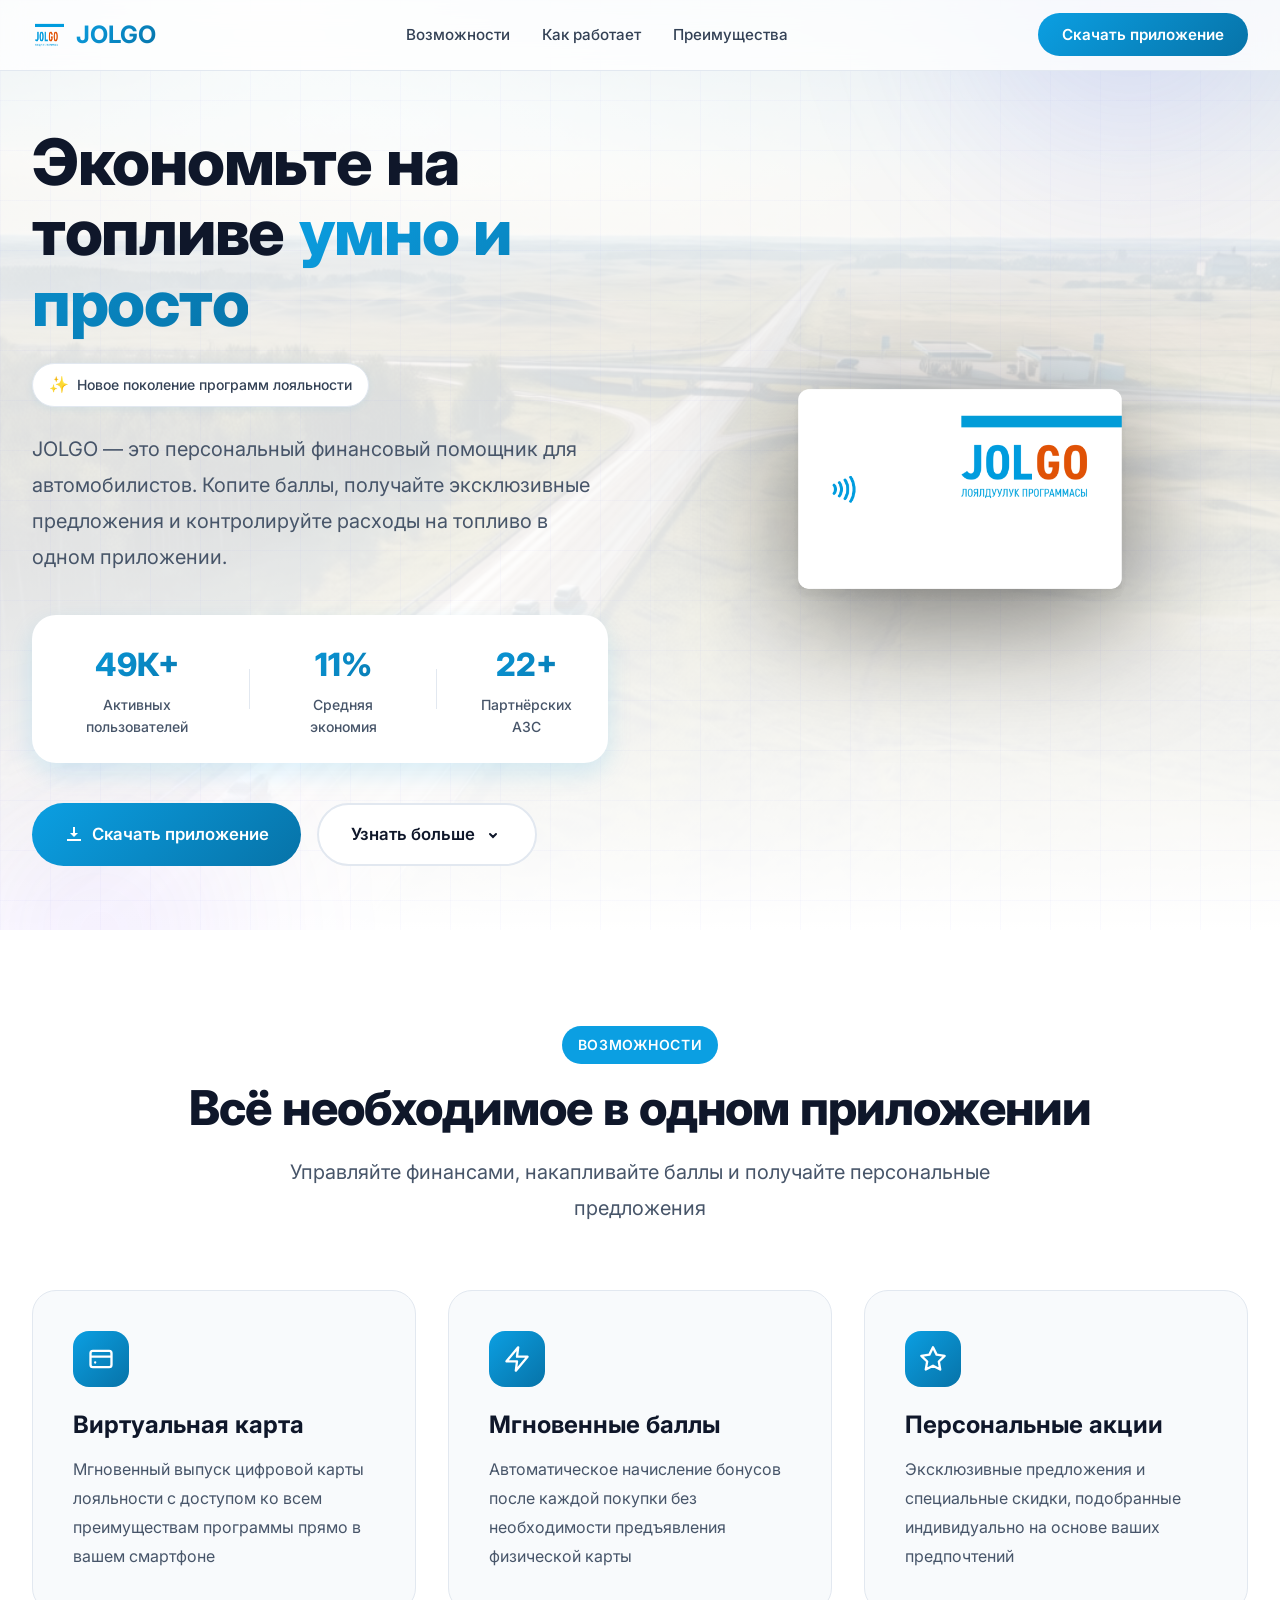
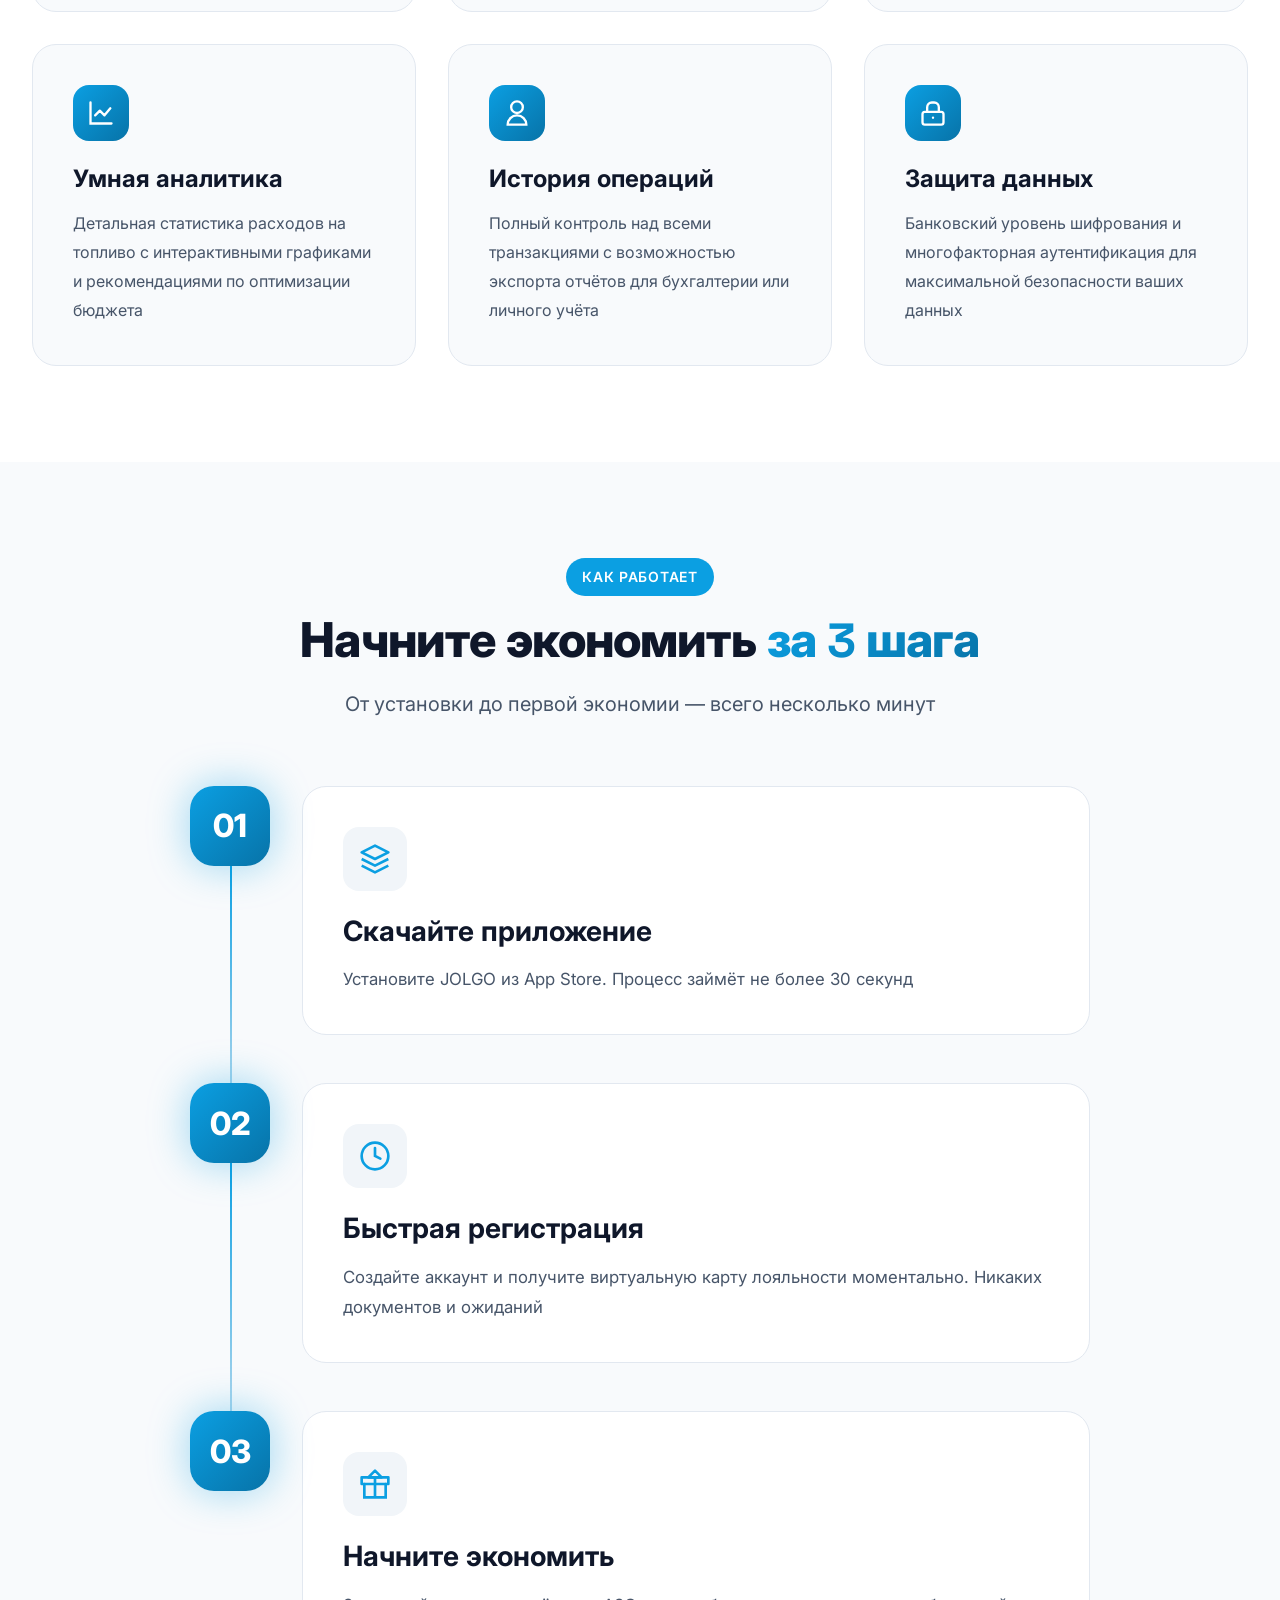
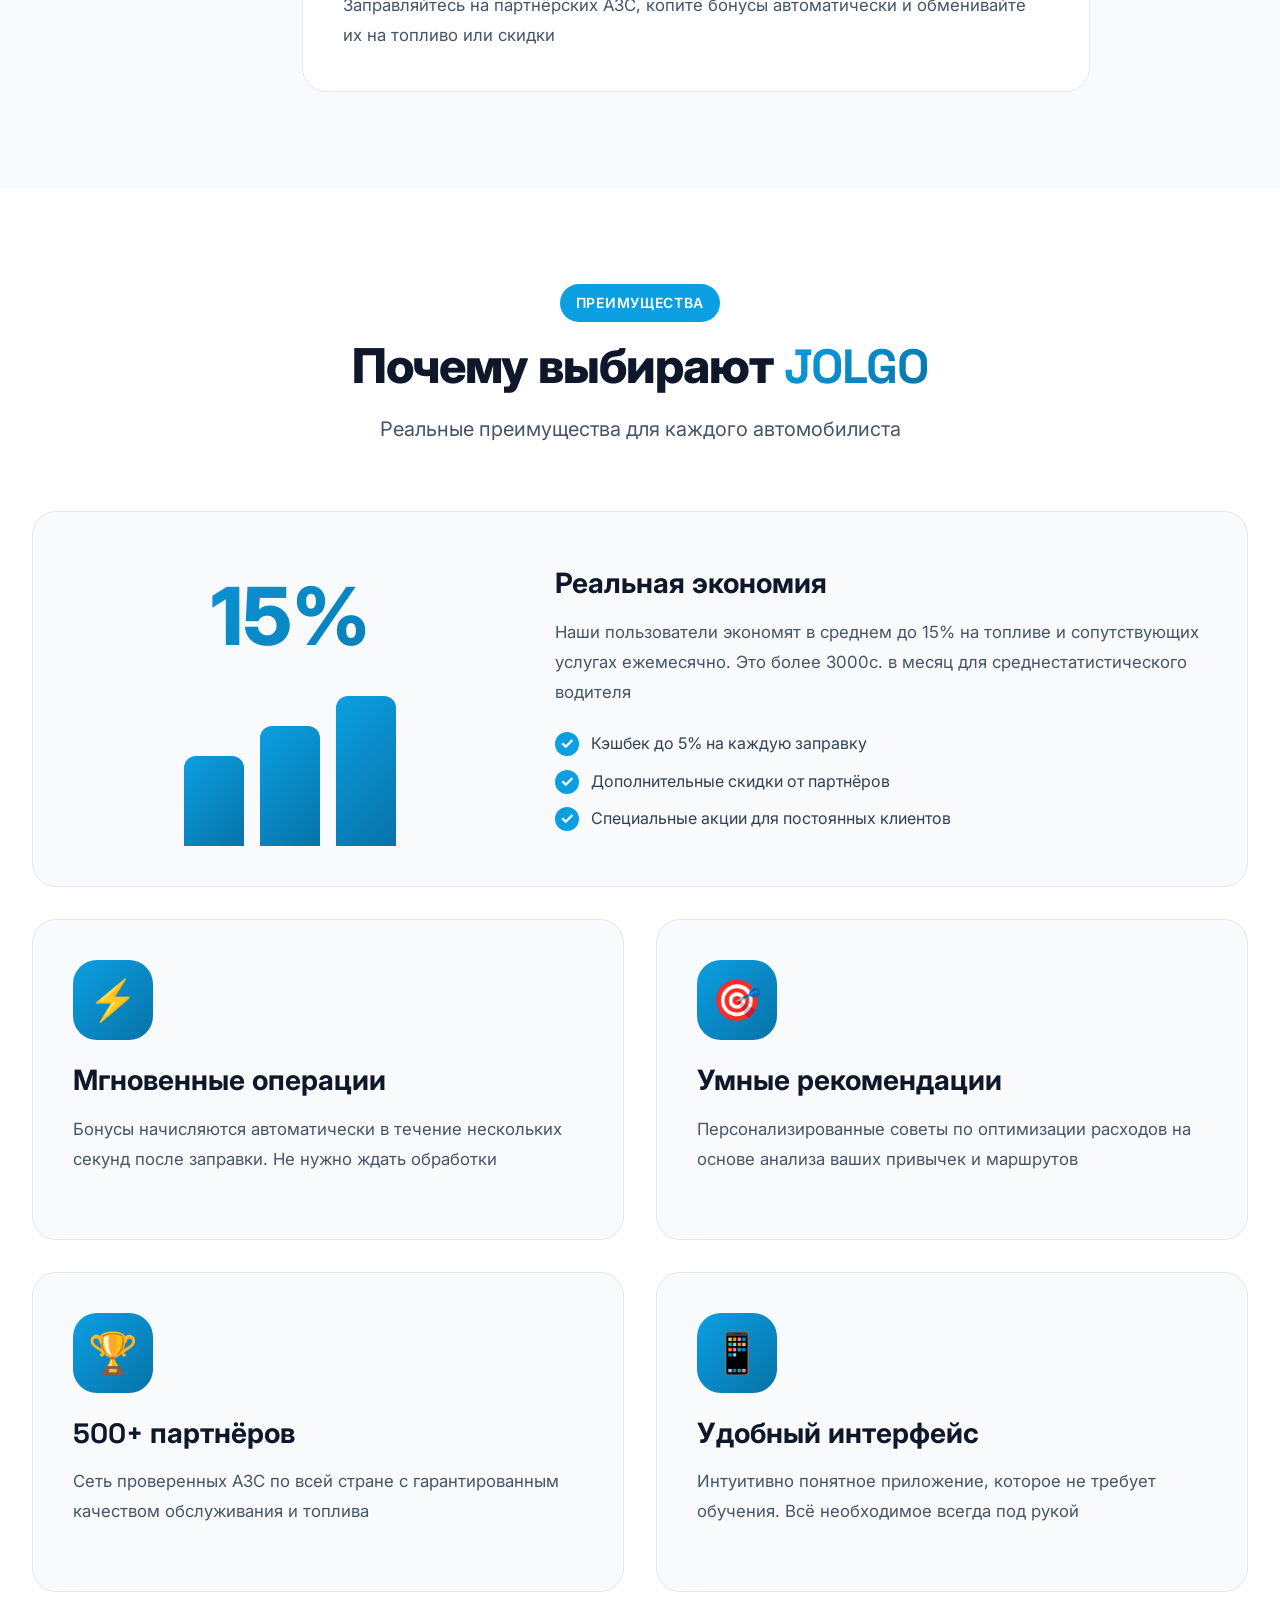
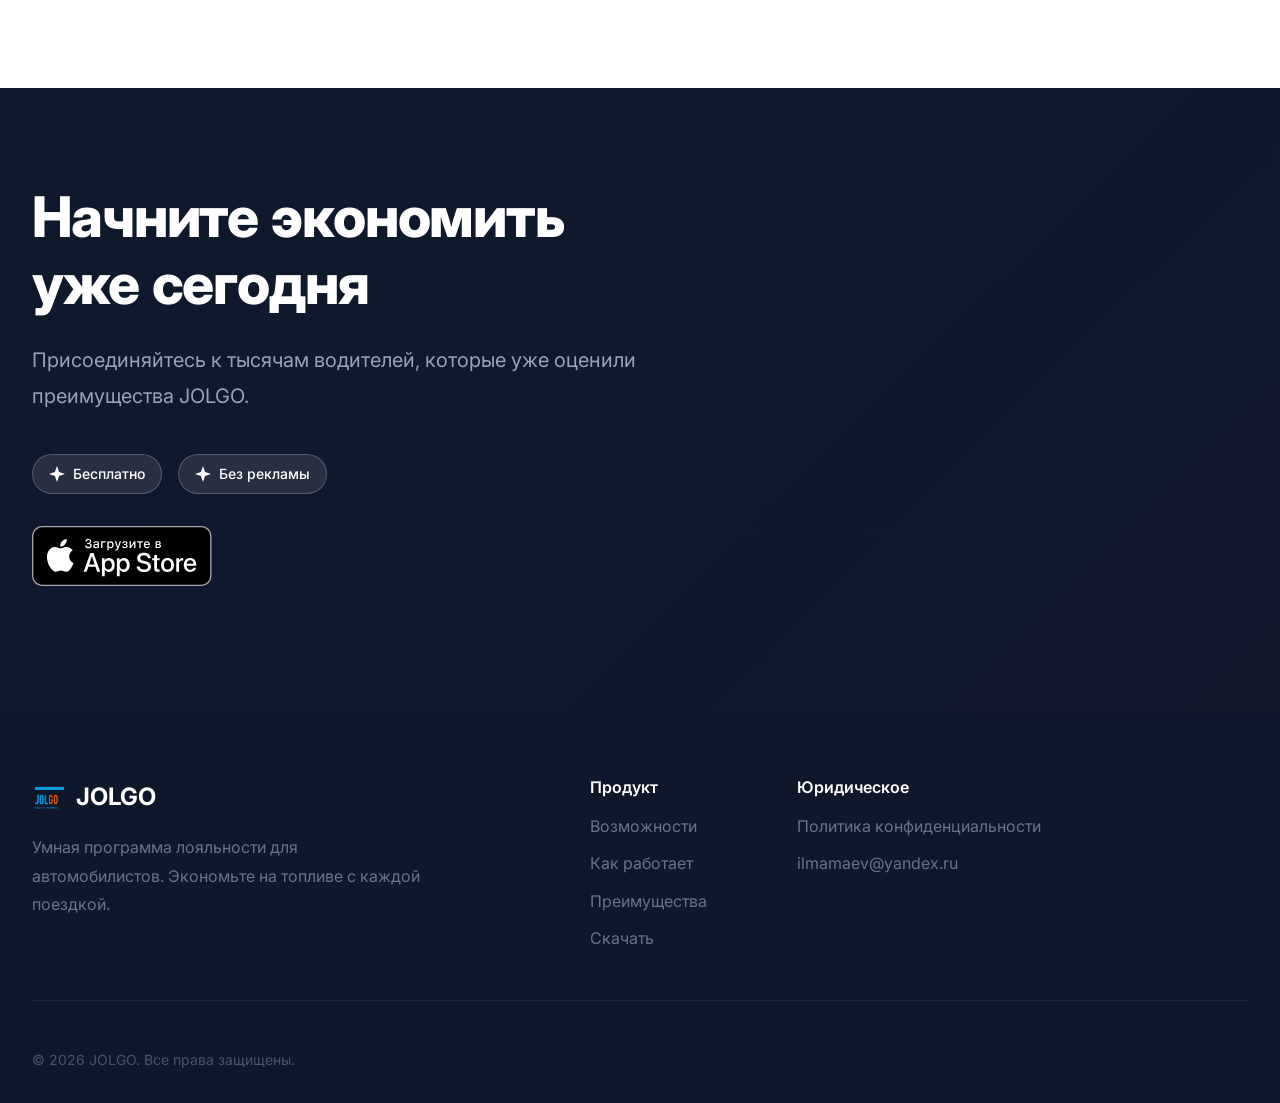
==== index.html @ 000291eb "Add files via upload" ====
<!DOCTYPE html>
<html lang="ru">
<head>
    <meta charset="UTF-8">
    <meta name="viewport" content="width=device-width, initial-scale=1.0">
    <meta name="description" content="JOLGO - умная программа лояльности для автомобилистов. Экономьте на топливе и получайте эксклюзивные баллы">
    <title>JOLGO - Умная экономия на каждой поездке</title>

    <!-- Google Fonts -->
    <link rel="preconnect" href="https://fonts.googleapis.com">
    <link rel="preconnect" href="https://fonts.gstatic.com" crossorigin>
    <link href="https://fonts.googleapis.com/css2?family=Inter:wght@400;500;600;700;800&family=Space+Grotesk:wght@600;700&display=swap" rel="stylesheet">

    <!-- Custom CSS -->
    <link rel="stylesheet" href="style.css">
</head>
<body>

<!-- Навигация -->
<nav id="navbar" class="navbar">
    <div class="nav-container">
        <div class="logo">
            <img src="./img/logo.png" alt="logo" />
            <span class="logo-text">JOLGO</span>
        </div>

        <ul class="nav-links">
            <li><a href="#features">Возможности</a></li>
            <li><a href="#how-it-works">Как работает</a></li>
            <li><a href="#benefits">Преимущества</a></li>
        </ul>

        <div class="nav-actions">
            <a href="#download" class="btn-download desktop">Скачать&nbsp;приложение</a>
            <a href="#download" class="btn-download phone">Скачать</a>
        </div>

        <!-- Mobile Menu Toggle -->
        <button class="mobile-menu-toggle" aria-label="Меню">
            <span></span>
            <span></span>
            <span></span>
        </button>
    </div>
</nav>

<!-- Hero Section -->
<section class="hero">
    <div class="hero-background">
        <div class="gradient-orb orb-1"></div>
        <div class="gradient-orb orb-2"></div>
        <div class="grid-pattern"></div>
    </div>

    <div class="hero-content">
        <div class="hero-text">
            <h1 class="hero-title">
                Экономьте на топливе
                <span class="gradient-text">умно и просто</span>
            </h1>

            <div class="badge">
                <span class="badge-icon">✨</span>
                Новое поколение программ лояльности
            </div>

            <p class="hero-description">
                JOLGO — это персональный финансовый помощник для автомобилистов.
                Копите баллы, получайте эксклюзивные предложения и контролируйте расходы
                на топливо в одном приложении.
            </p>

            <div class="hero-stats">
                <div class="stat-item">
                    <div class="stat-number">65К+</div>
                    <div class="stat-label">Активных пользователей</div>
                </div>
                <div class="stat-divider"></div>
                <div class="stat-item">
                    <div class="stat-number">15%</div>
                    <div class="stat-label">Средняя экономия</div>
                </div>
                <div class="stat-divider"></div>
                <div class="stat-item">
                    <div class="stat-number">30+</div>
                    <div class="stat-label">Партнёрских АЗС</div>
                </div>
            </div>

            <div class="hero-buttons">
                <a href="https://apps.apple.com/ru/app/id6758012434" class="btn-primary">
                    <svg width="20" height="20" viewBox="0 0 20 20" fill="none">
                        <path d="M10 13L6 9H9V3H11V9H14L10 13Z" fill="currentColor"/>
                        <path d="M3 15H17V17H3V15Z" fill="currentColor"/>
                    </svg>
                    Скачать приложение
                </a>
                <a href="#features" class="btn-secondary">
                    Узнать больше
                    <svg width="20" height="20" viewBox="0 0 20 20" fill="none">
                        <path d="M7 10L10 13L13 10" stroke="currentColor" stroke-width="2" stroke-linecap="round"/>
                    </svg>
                </a>
            </div>
        </div>

        <div class="hero-visual">
            <div class="card-mockup">
                <div class="card-frame">
                    <img src="./img/card.png" alt="jolgo app">
                    <div class="phone-notch"></div>
                </div>
            </div>
        </div>
    </div>
</section>

<!-- Features Section -->
<section id="features" class="features">
    <div class="section-container">
        <div class="section-header">
            <span class="section-badge">Возможности</span>
            <h2 class="section-title">Всё необходимое в одном приложении</h2>
            <p class="section-subtitle">
                Управляйте финансами, накапливайте баллы и получайте персональные предложения
            </p>
        </div>

        <div class="features-grid">
            <div class="feature-card">
                <div class="feature-icon-wrapper">
                    <div class="feature-icon">
                        <svg width="28" height="28" viewBox="0 0 24 24" fill="none">
                            <rect x="3" y="5" width="18" height="14" rx="2" stroke="currentColor" stroke-width="2"/>
                            <path d="M3 10H21" stroke="currentColor" stroke-width="2"/>
                            <circle cx="7" cy="15" r="1" fill="currentColor"/>
                        </svg>
                    </div>
                </div>
                <h3 class="feature-title">Виртуальная карта</h3>
                <p class="feature-description">
                    Мгновенный выпуск цифровой карты лояльности с доступом ко всем
                    преимуществам программы прямо в вашем смартфоне
                </p>
            </div>

            <div class="feature-card">
                <div class="feature-icon-wrapper">
                    <div class="feature-icon">
                        <svg width="28" height="28" viewBox="0 0 24 24" fill="none">
                            <path d="M13 2L3 14H12L11 22L21 10H12L13 2Z" stroke="currentColor" stroke-width="2" stroke-linejoin="round"/>
                        </svg>
                    </div>
                </div>
                <h3 class="feature-title">Мгновенные баллы</h3>
                <p class="feature-description">
                    Автоматическое начисление бонусов после каждой покупки без
                    необходимости предъявления физической карты
                </p>
            </div>

            <div class="feature-card">
                <div class="feature-icon-wrapper">
                    <div class="feature-icon">
                        <svg width="28" height="28" viewBox="0 0 24 24" fill="none">
                            <path d="M12 2L15.09 8.26L22 9.27L17 14.14L18.18 21.02L12 17.77L5.82 21.02L7 14.14L2 9.27L8.91 8.26L12 2Z" stroke="currentColor" stroke-width="2" stroke-linejoin="round"/>
                        </svg>
                    </div>
                </div>
                <h3 class="feature-title">Персональные акции</h3>
                <p class="feature-description">
                    Эксклюзивные предложения и специальные скидки, подобранные
                    индивидуально на основе ваших предпочтений
                </p>
            </div>

            <div class="feature-card">
                <div class="feature-icon-wrapper">
                    <div class="feature-icon">
                        <svg width="28" height="28" viewBox="0 0 24 24" fill="none">
                            <path d="M3 3V21H21" stroke="currentColor" stroke-width="2" stroke-linecap="round"/>
                            <path d="M7 14L11 10L15 14L20 8" stroke="currentColor" stroke-width="2" stroke-linecap="round" stroke-linejoin="round"/>
                        </svg>
                    </div>
                </div>
                <h3 class="feature-title">Умная аналитика</h3>
                <p class="feature-description">
                    Детальная статистика расходов на топливо с интерактивными
                    графиками и рекомендациями по оптимизации бюджета
                </p>
            </div>

            <div class="feature-card">
                <div class="feature-icon-wrapper">
                    <div class="feature-icon">
                        <svg width="28" height="28" viewBox="0 0 24 24" fill="none">
                            <path d="M12 2C9.243 2 7 4.243 7 7C7 9.757 9.243 12 12 12C14.757 12 17 9.757 17 7C17 4.243 14.757 2 12 2Z" stroke="currentColor" stroke-width="2"/>
                            <path d="M12 14C7.589 14 4 17.589 4 22H20C20 17.589 16.411 14 12 14Z" stroke="currentColor" stroke-width="2"/>
                        </svg>
                    </div>
                </div>
                <h3 class="feature-title">История операций</h3>
                <p class="feature-description">
                    Полный контроль над всеми транзакциями с возможностью экспорта
                    отчётов для бухгалтерии или личного учёта
                </p>
            </div>

            <div class="feature-card">
                <div class="feature-icon-wrapper">
                    <div class="feature-icon">
                        <svg width="28" height="28" viewBox="0 0 24 24" fill="none">
                            <rect x="3" y="11" width="18" height="11" rx="2" stroke="currentColor" stroke-width="2"/>
                            <path d="M7 11V7C7 4.791 8.791 3 11 3H13C15.209 3 17 4.791 17 7V11" stroke="currentColor" stroke-width="2"/>
                            <circle cx="12" cy="16" r="1" fill="currentColor"/>
                        </svg>
                    </div>
                </div>
                <h3 class="feature-title">Защита данных</h3>
                <p class="feature-description">
                    Банковский уровень шифрования и многофакторная аутентификация
                    для максимальной безопасности ваших данных
                </p>
            </div>
        </div>
    </div>
</section>

<!-- How It Works Section -->
<section id="how-it-works" class="how-it-works">
    <div class="section-container">
        <div class="section-header">
            <span class="section-badge">Как работает</span>
            <h2 class="section-title">Начните экономить <span class="gradient-text">за 3 шага</span></h2>
            <p class="section-subtitle">
                От установки до первой экономии — всего несколько минут
            </p>
        </div>

        <div class="steps-timeline">
            <div class="step-item">
                <div class="step-number">01</div>
                <div class="step-content">
                    <div class="step-icon-container">
                        <svg width="32" height="32" viewBox="0 0 24 24" fill="none">
                            <path d="M12 2L2 7L12 12L22 7L12 2Z" stroke="currentColor" stroke-width="2" stroke-linejoin="round"/>
                            <path d="M2 17L12 22L22 17" stroke="currentColor" stroke-width="2" stroke-linejoin="round"/>
                            <path d="M2 12L12 17L22 12" stroke="currentColor" stroke-width="2" stroke-linejoin="round"/>
                        </svg>
                    </div>
                    <h3 class="step-title">Скачайте приложение</h3>
                    <p class="step-description">
                        Установите JOLGO из App Store.
                        Процесс займёт не более 30 секунд
                    </p>
                </div>
                <div class="step-connector"></div>
            </div>

            <div class="step-item">
                <div class="step-number">02</div>
                <div class="step-content">
                    <div class="step-icon-container">
                        <svg width="32" height="32" viewBox="0 0 24 24" fill="none">
                            <circle cx="12" cy="12" r="10" stroke="currentColor" stroke-width="2"/>
                            <path d="M12 6V12L16 14" stroke="currentColor" stroke-width="2" stroke-linecap="round"/>
                        </svg>
                    </div>
                    <h3 class="step-title">Быстрая регистрация</h3>
                    <p class="step-description">
                        Создайте аккаунт и получите виртуальную карту лояльности
                        моментально. Никаких документов и ожиданий
                    </p>
                </div>
                <div class="step-connector"></div>
            </div>

            <div class="step-item">
                <div class="step-number">03</div>
                <div class="step-content">
                    <div class="step-icon-container">
                        <svg width="32" height="32" viewBox="0 0 24 24" fill="none">
                            <path d="M20 12V22H4V12" stroke="currentColor" stroke-width="2" stroke-linecap="round"/>
                            <path d="M22 7H2V12H22V7Z" stroke="currentColor" stroke-width="2" stroke-linejoin="round"/>
                            <path d="M12 22V7" stroke="currentColor" stroke-width="2"/>
                            <path d="M12 7H17L12 2L7 7H12Z" stroke="currentColor" stroke-width="2" stroke-linejoin="round"/>
                        </svg>
                    </div>
                    <h3 class="step-title">Начните экономить</h3>
                    <p class="step-description">
                        Заправляйтесь на партнёрских АЗС, копите бонусы автоматически
                        и обменивайте их на топливо или скидки
                    </p>
                </div>
            </div>
        </div>
    </div>
</section>

<!-- Benefits Section -->
<section id="benefits" class="benefits">
    <div class="section-container">
        <div class="section-header">
            <span class="section-badge">Преимущества</span>
            <h2 class="section-title">Почему выбирают <span class="gradient-text">JOLGO</span></h2>
            <p class="section-subtitle">
                Реальные преимущества для каждого автомобилиста
            </p>
        </div>

        <div class="benefits-grid">
            <div class="benefit-card benefit-large">
                <div class="benefit-visual">
                    <div class="benefit-number">15%</div>
                    <div class="benefit-chart">
                        <div class="chart-bar" style="height: 60%"></div>
                        <div class="chart-bar" style="height: 80%"></div>
                        <div class="chart-bar" style="height: 100%"></div>
                    </div>
                </div>
                <div class="benefit-content">
                    <h3 class="benefit-title">Реальная экономия</h3>
                    <p class="benefit-description">
                        Наши пользователи экономят в среднем до 15% на топливе и
                        сопутствующих услугах ежемесячно. Это более 3000с. в месяц
                        для среднестатистического водителя
                    </p>
                    <ul class="benefit-list">
                        <li>Кэшбек до 5% на каждую заправку</li>
                        <li>Дополнительные скидки от партнёров</li>
                        <li>Специальные акции для постоянных клиентов</li>
                    </ul>
                </div>
            </div>

            <div class="benefit-card">
                <div class="benefit-icon-lg">⚡</div>
                <h3 class="benefit-title">Мгновенные операции</h3>
                <p class="benefit-description">
                    Бонусы начисляются автоматически в течение нескольких секунд
                    после заправки. Не нужно ждать обработки
                </p>
            </div>

            <div class="benefit-card">
                <div class="benefit-icon-lg">🎯</div>
                <h3 class="benefit-title">Умные рекомендации</h3>
                <p class="benefit-description">
                    Персонализированные советы по оптимизации расходов на основе
                    анализа ваших привычек и маршрутов
                </p>
            </div>

            <div class="benefit-card">
                <div class="benefit-icon-lg">🏆</div>
                <h3 class="benefit-title">500+ партнёров</h3>
                <p class="benefit-description">
                    Сеть проверенных АЗС по всей стране с гарантированным качеством
                    обслуживания и топлива
                </p>
            </div>

            <div class="benefit-card">
                <div class="benefit-icon-lg">📱</div>
                <h3 class="benefit-title">Удобный интерфейс</h3>
                <p class="benefit-description">
                    Интуитивно понятное приложение, которое не требует обучения.
                    Всё необходимое всегда под рукой
                </p>
            </div>
        </div>
    </div>
</section>

<!-- Download CTA Section -->
<section id="download" class="download-cta">
    <div class="download-container">
        <div class="download-content">
            <h2 class="download-title">Начните экономить уже сегодня</h2>
            <p class="download-subtitle">
                Присоединяйтесь к тысячам водителей, которые уже оценили преимущества JOLGO.
            </p>

            <div class="download-features">
                <div class="feature-badge">
                    <svg width="16" height="16" viewBox="0 0 16 16" fill="currentColor">
                        <path d="M8 0L10.1 5.9L16 8L10.1 10.1L8 16L5.9 10.1L0 8L5.9 5.9L8 0Z"/>
                    </svg>
                    Бесплатно
                </div>
                <div class="feature-badge">
                    <svg width="16" height="16" viewBox="0 0 16 16" fill="currentColor">
                        <path d="M8 0L10.1 5.9L16 8L10.1 10.1L8 16L5.9 10.1L0 8L5.9 5.9L8 0Z"/>
                    </svg>
                    Без рекламы
                </div>
            </div>

            <div class="download-buttons">
                <a href="https://apps.apple.com/ru/app/id6758012434" class="store-button">
                    <img src="./img/store.svg" alt="" class="scale">
                </a>
            </div>
        </div>
    </div>
</section>

<!-- Footer -->
<footer class="footer">
    <div class="footer-container">
        <div class="footer-main">
            <div class="footer-brand">
                <div class="footer-logo">
                    <img src="./img/logo.png" alt="logo" />
                    <span>JOLGO</span>
                </div>
                <p class="footer-tagline">
                    Умная программа лояльности для автомобилистов.
                    Экономьте на топливе с каждой поездкой.
                </p>
            </div>

            <div class="footer-links-group">
                <div class="footer-column">
                    <h4 class="footer-heading">Продукт</h4>
                    <ul class="footer-links">
                        <li><a href="#features">Возможности</a></li>
                        <li><a href="#how-it-works">Как работает</a></li>
                        <li><a href="#benefits">Преимущества</a></li>
                        <li><a href="#download">Скачать</a></li>
                    </ul>
                </div>

                <div class="footer-column">
                    <h4 class="footer-heading">Юридическое</h4>
                    <ul class="footer-links">
                        <li><a href="./privacy.html">Политика&nbsp;конфиденциальности</a></li>
                        <li><a href="mailto:ilmamaev@yandex.ru" title="Связаться с нами">ilmamaev@yandex.ru</a></li>
                    </ul>
                </div>
            </div>
        </div>

        <div class="footer-bottom">
            <p class="footer-copyright">
                © 2026 JOLGO. Все права защищены.
            </p>
        </div>
    </div>
</footer>

<!-- Custom JS -->
<script src="script.js"></script>
</body>
</html>
---- style.css ----
/* ============================================
   CSS Variables & Reset
   ============================================ */
:root {
    /* Цвета */
    --color-primary: #0B9FE2;
    --color-secondary: #0773A8;
    --color-accent: #FF8C42;
    --color-dark: #0F172A;
    --color-gray-900: #0F172A;
    --color-gray-800: #1E293B;
    --color-gray-700: #334155;
    --color-gray-600: #475569;
    --color-gray-500: #64748B;
    --color-gray-400: #94A3B8;
    --color-gray-300: #CBD5E1;
    --color-gray-200: #E2E8F0;
    --color-gray-100: #F1F5F9;
    --color-gray-50: #F8FAFC;
    --color-white: #FFFFFF;

    /* Градиенты */
    --gradient-primary: linear-gradient(135deg, #0B9FE2 0%, #0773A8 100%);
    --gradient-accent: linear-gradient(135deg, #FF8C42 0%, #FFA560 100%);
    --gradient-mesh: linear-gradient(135deg,
    rgba(11, 159, 226, 0.1) 0%,
    rgba(31, 181, 245, 0.1) 50%,
    rgba(255, 140, 66, 0.05) 100%);

    /* Тени */
    --shadow-sm: 0 2px 8px rgba(11, 159, 226, 0.08);
    --shadow-md: 0 4px 12px rgba(11, 159, 226, 0.12);
    --shadow-lg: 0 10px 25px rgba(11, 159, 226, 0.15);
    --shadow-xl: 0 20px 40px rgba(11, 159, 226, 0.20);
    --shadow-2xl: 0 25px 60px rgba(7, 115, 168, 0.30);
    --shadow-glow: 0 0 40px rgba(11, 159, 226, 0.4);

    /* Размеры */
    --container-max: 1280px;
    --spacing-xs: 0.5rem;
    --spacing-sm: 1rem;
    --spacing-md: 1.5rem;
    --spacing-lg: 2rem;
    --spacing-xl: 3rem;
    --spacing-2xl: 4rem;
    --spacing-3xl: 6rem;

    /* Анимации */
    --transition-fast: 150ms cubic-bezier(0.4, 0, 0.2, 1);
    --transition-base: 250ms cubic-bezier(0.4, 0, 0.2, 1);
    --transition-slow: 350ms cubic-bezier(0.4, 0, 0.2, 1);

    /* Радиусы */
    --radius-sm: 0.5rem;
    --radius-md: 0.75rem;
    --radius-lg: 1rem;
    --radius-xl: 1.5rem;
    --radius-2xl: 2rem;
    --radius-full: 9999px;
}

* {
    margin: 0;
    padding: 0;
    box-sizing: border-box;
}

html {
    scroll-behavior: smooth;
    font-size: 16px;
}

body {
    font-family: 'Inter', -apple-system, BlinkMacSystemFont, 'Segoe UI', sans-serif;
    line-height: 1.6;
    color: var(--color-gray-900);
    background: var(--color-gray-50);
    overflow-x: hidden;
    -webkit-font-smoothing: antialiased;
    -moz-osx-font-smoothing: grayscale;
}

h1, h2, h3, h4, h5, h6 {
    font-family: 'Space Grotesk', 'Inter', sans-serif;
    font-weight: 700;
    line-height: 1.2;
    color: var(--color-gray-900);
}

a {
    text-decoration: none;
    color: inherit;
    transition: var(--transition-base);
}

img {
    max-width: 100%;
    height: auto;
    display: block;
}

/* ============================================
   Навигация
   ============================================ */
.navbar {
    position: fixed;
    top: 0;
    left: 0;
    right: 0;
    z-index: 1000;
    background: rgba(255, 255, 255, 0.8);
    backdrop-filter: blur(12px);
    -webkit-backdrop-filter: blur(12px);
    border-bottom: 1px solid var(--color-gray-200);
    transition: var(--transition-base);
}

.navbar.scrolled {
    background: rgba(255, 255, 255, 0.95);
    box-shadow: var(--shadow-md);
}

.nav-container {
    max-width: var(--container-max);
    margin: 0 auto;
    padding: 1rem 2rem;
    display: flex;
    align-items: center;
    justify-content: space-between;
}

.logo {
    display: flex;
    align-items: center;
    gap: 0.75rem;
    font-size: 1.5rem;
    font-weight: 700;
}

.logo img {
    width: 32px;
    height: 32px;
}

.logo-text {
    background: var(--gradient-primary);
    -webkit-background-clip: text;
    -webkit-text-fill-color: transparent;
    background-clip: text;
}

.nav-links {
    display: flex;
    gap: 2rem;
    list-style: none;
}

.nav-links a {
    color: var(--color-gray-700);
    font-weight: 500;
    font-size: 0.95rem;
    position: relative;
    padding: 0.5rem 0;
}

.nav-links a::after {
    content: '';
    position: absolute;
    bottom: 0;
    left: 0;
    width: 0;
    height: 2px;
    background: var(--gradient-primary);
    transition: width var(--transition-base);
}

.nav-links a:hover {
    color: var(--color-primary);
}

.nav-links a:hover::after {
    width: 100%;
}

.btn-download {
    padding: 0.75rem 1.5rem;
    background: var(--gradient-primary);
    color: var(--color-white);
    border-radius: var(--radius-full);
    font-weight: 600;
    font-size: 0.95rem;
    transition: var(--transition-base);
}

.btn-download.phone {
    display: none;
}
.btn-download.desktop {
    display: inline;
}

.btn-download:hover {
    transform: translateY(-2px);
    box-shadow: var(--shadow-glow);
}

.mobile-menu-toggle {
    display: none;
    flex-direction: column;
    gap: 0.375rem;
    background: none;
    border: none;
    cursor: pointer;
    padding: 0.5rem;
}

.mobile-menu-toggle span {
    width: 24px;
    height: 2px;
    background: var(--color-gray-900);
    border-radius: 2px;
    transition: var(--transition-base);
}

/* ============================================
   Hero Section
   ============================================ */
.hero {
    min-height: 100vh;
    display: flex;
    align-items: center;
    position: relative;
    padding: 8rem 2rem 4rem;
    overflow: hidden;
    background: linear-gradient(
            to bottom,
            rgba(255, 255, 255, 0.7) 0%,
            rgba(255, 255, 255, 1) 100%
    ), url('./img/background.png') center/cover;
}

.hero-background {
    position: absolute;
    inset: 0;
    z-index: 0;
    overflow: hidden;
}

.gradient-orb {
    position: absolute;
    border-radius: 50%;
    filter: blur(80px);
    opacity: 0.5;
    animation: float 8s ease-in-out infinite;
}

.orb-1 {
    width: 500px;
    height: 500px;
    background: radial-gradient(circle, rgba(99, 102, 241, 0.4) 0%, transparent 70%);
    top: -250px;
    right: -100px;
}

.orb-2 {
    width: 400px;
    height: 400px;
    background: radial-gradient(circle, rgba(139, 92, 246, 0.3) 0%, transparent 70%);
    bottom: -200px;
    left: -100px;
    animation-delay: -4s;
}

.grid-pattern {
    position: absolute;
    inset: 0;
    background-image:
            linear-gradient(rgba(99, 102, 241, 0.03) 1px, transparent 1px),
            linear-gradient(90deg, rgba(99, 102, 241, 0.03) 1px, transparent 1px);
    background-size: 50px 50px;
}

@keyframes float {
    0%, 100% { transform: translate(0, 0); }
    50% { transform: translate(30px, -30px); }
}

.hero-content {
    max-width: var(--container-max);
    margin: 0 auto;
    display: grid;
    grid-template-columns: 1fr 1fr;
    gap: 4rem;
    align-items: center;
    position: relative;
    z-index: 1;
}

.hero-text {
    animation: fadeInUp 0.8s ease-out;
}

@keyframes fadeInUp {
    from {
        opacity: 0;
        transform: translateY(30px);
    }
    to {
        opacity: 1;
        transform: translateY(0);
    }
}

.badge {
    display: inline-flex;
    align-items: center;
    gap: 0.5rem;
    padding: 0.5rem 1rem;
    background: var(--color-white);
    border: 1px solid var(--color-gray-200);
    border-radius: var(--radius-full);
    font-size: 0.875rem;
    font-weight: 500;
    color: var(--color-gray-700);
    margin-bottom: 1.5rem;
    box-shadow: var(--shadow-sm);
}

.badge-icon {
    font-size: 1rem;
}

.hero-title {
    font-size: 4rem;
    font-weight: 800;
    line-height: 1.1;
    margin-bottom: 1.5rem;
    letter-spacing: -0.02em;
}

.gradient-text {
    background: var(--gradient-primary);
    -webkit-background-clip: text;
    -webkit-text-fill-color: transparent;
    background-clip: text;
}

.hero-description {
    font-size: 1.25rem;
    line-height: 1.8;
    color: var(--color-gray-600);
    margin-bottom: 2.5rem;
    max-width: 560px;
}

.hero-stats {
    display: flex;
    align-items: center;
    gap: 2rem;
    margin-bottom: 2.5rem;
    padding: 1.5rem;
    background: var(--color-white);
    border-radius: var(--radius-xl);
    box-shadow: var(--shadow-lg);
}

.stat-item {
    text-align: center;
}

.stat-number {
    font-size: 2rem;
    font-weight: 800;
    background: var(--gradient-primary);
    -webkit-background-clip: text;
    -webkit-text-fill-color: transparent;
    background-clip: text;
    margin-bottom: 0.25rem;
}

.stat-label {
    font-size: 0.875rem;
    color: var(--color-gray-600);
    font-weight: 500;
}

.stat-divider {
    width: 1px;
    height: 40px;
    background: var(--color-gray-200);
}

.hero-buttons {
    display: flex;
    gap: 1rem;
    flex-wrap: wrap;
}

.btn-primary {
    display: inline-flex;
    align-items: center;
    gap: 0.5rem;
    padding: 1rem 2rem;
    background: var(--gradient-primary);
    color: var(--color-white);
    border-radius: var(--radius-full);
    font-weight: 600;
    font-size: 1.05rem;
    transition: var(--transition-base);
    border: none;
    cursor: pointer;
}

.btn-primary:hover {
    transform: translateY(-3px);
    box-shadow: var(--shadow-glow);
}

.btn-secondary {
    display: inline-flex;
    align-items: center;
    gap: 0.5rem;
    padding: 1rem 2rem;
    background: var(--color-white);
    color: var(--color-gray-900);
    border: 2px solid var(--color-gray-200);
    border-radius: var(--radius-full);
    font-weight: 600;
    font-size: 1.05rem;
    transition: var(--transition-base);
}

.btn-secondary:hover {
    border-color: var(--color-primary);
    color: var(--color-primary);
    transform: translateY(-3px);
    box-shadow: var(--shadow-lg);
}

/* Hero Visual */
.hero-visual {
    position: relative;
    animation: fadeInUp 0.8s ease-out 0.2s backwards;
}

.card-mockup {
    position: relative;
    display: flex;
    justify-content: center;
}

.card-frame {
    position: relative;
    /*width: 300px;*/
    /*background: var(--color-gray-900);*/
    border-radius: 2.5rem;
    /*padding: 1rem;*/
    /*box-shadow: var(--shadow-2xl);*/
    animation: cardFloat 6s ease-in-out infinite;
}

.card-frame img {
    max-width: 350px;
    filter: drop-shadow(0 30px 60px rgba(0, 0, 0, 0.5));
}

@keyframes cardFloat {
    0%, 100% { transform: translateY(0); }
    50% { transform: translateY(-20px); }
}

.floating-card {
    position: absolute;
    display: flex;
    align-items: center;
    gap: 0.75rem;
    padding: 1rem 1.5rem;
    background: var(--color-white);
    border-radius: var(--radius-xl);
    box-shadow: var(--shadow-xl);
    animation: cardFloat 4s ease-in-out infinite;
}

.card-1 {
    top: 20%;
    left: -80px;
}

.card-2 {
    bottom: 20%;
    right: -80px;
    animation-delay: -2s;
}

@keyframes cardFloat {
    0%, 100% { transform: translateY(0); }
    50% { transform: translateY(-15px); }
}

.card-icon {
    font-size: 1.5rem;
}

.card-title {
    font-size: 0.875rem;
    font-weight: 600;
    color: var(--color-gray-900);
}

.card-subtitle {
    font-size: 0.75rem;
    color: var(--color-gray-500);
}

/* ============================================
   Sections Common Styles
   ============================================ */
.section-container {
    max-width: var(--container-max);
    margin: 0 auto;
    padding: 6rem 2rem;
}

.section-header {
    text-align: center;
    margin-bottom: 4rem;
}

.section-badge {
    display: inline-block;
    padding: 0.5rem 1rem;
    background: var(--color-primary);
    color: var(--color-white);
    border-radius: var(--radius-full);
    font-size: 0.875rem;
    font-weight: 600;
    margin-bottom: 1rem;
    text-transform: uppercase;
    letter-spacing: 0.05em;
}

.section-title {
    font-size: 3rem;
    font-weight: 800;
    margin-bottom: 1rem;
    letter-spacing: -0.02em;
}

.section-subtitle {
    font-size: 1.25rem;
    color: var(--color-gray-600);
    max-width: 700px;
    margin: 0 auto;
    line-height: 1.8;
}

/* ============================================
   Features Section
   ============================================ */
.features {
    background: var(--color-white);
}

.features-grid {
    display: grid;
    grid-template-columns: repeat(auto-fit, minmax(350px, 1fr));
    gap: 2rem;
}

.feature-card {
    padding: 2.5rem;
    background: var(--color-gray-50);
    border: 1px solid var(--color-gray-200);
    border-radius: var(--radius-xl);
    transition: var(--transition-base);
    position: relative;
    overflow: hidden;
}

.feature-card::before {
    content: '';
    position: absolute;
    top: 0;
    left: 0;
    right: 0;
    height: 4px;
    background: var(--gradient-primary);
    transform: scaleX(0);
    transform-origin: left;
    transition: transform var(--transition-base);
}

.feature-card:hover {
    transform: translateY(-8px);
    box-shadow: var(--shadow-xl);
    border-color: var(--color-primary);
}

.feature-card:hover::before {
    transform: scaleX(1);
}

.feature-icon-wrapper {
    margin-bottom: 1.5rem;
}

.feature-icon {
    width: 56px;
    height: 56px;
    display: flex;
    align-items: center;
    justify-content: center;
    background: var(--gradient-primary);
    color: var(--color-white);
    border-radius: var(--radius-lg);
}

.feature-title {
    font-size: 1.5rem;
    font-weight: 700;
    margin-bottom: 1rem;
}

.feature-description {
    color: var(--color-gray-600);
    line-height: 1.8;
}

/* ============================================
   How It Works Section
   ============================================ */
.how-it-works {
    background: var(--color-gray-50);
    position: relative;
    overflow: hidden;
}

.steps-timeline {
    display: flex;
    flex-direction: column;
    gap: 3rem;
    max-width: 900px;
    margin: 0 auto;
}

.step-item {
    display: grid;
    grid-template-columns: auto 1fr;
    gap: 2rem;
    align-items: start;
    position: relative;
}

.step-number {
    width: 80px;
    height: 80px;
    display: flex;
    align-items: center;
    justify-content: center;
    background: var(--gradient-primary);
    color: var(--color-white);
    font-size: 2rem;
    font-weight: 800;
    border-radius: var(--radius-xl);
    box-shadow: var(--shadow-glow);
    position: relative;
    z-index: 2;
}

.step-connector {
    position: absolute;
    left: 40px;
    top: 80px;
    width: 2px;
    height: calc(100% + 3rem);
    background: linear-gradient(to bottom, var(--color-primary) 0%, var(--color-gray-200) 100%);
}

.step-item:last-child .step-connector {
    display: none;
}

.step-content {
    background: var(--color-white);
    padding: 2.5rem;
    border-radius: var(--radius-xl);
    border: 1px solid var(--color-gray-200);
    transition: var(--transition-base);
}

.step-content:hover {
    transform: translateX(10px);
    box-shadow: var(--shadow-lg);
    border-color: var(--color-primary);
}

.step-icon-container {
    width: 64px;
    height: 64px;
    display: flex;
    align-items: center;
    justify-content: center;
    background: var(--color-gray-100);
    border-radius: var(--radius-lg);
    margin-bottom: 1.5rem;
}

.step-icon-container svg {
    color: var(--color-primary);
}

.step-title {
    font-size: 1.75rem;
    font-weight: 700;
    margin-bottom: 1rem;
}

.step-description {
    color: var(--color-gray-600);
    line-height: 1.8;
    font-size: 1.05rem;
}

/* ============================================
   Benefits Section
   ============================================ */
.benefits {
    background: var(--color-white);
}

.benefits-grid {
    display: grid;
    grid-template-columns: repeat(2, 1fr);
    gap: 2rem;
}

.benefit-card {
    padding: 2.5rem;
    background: var(--color-gray-50);
    border: 1px solid var(--color-gray-200);
    border-radius: var(--radius-xl);
    transition: var(--transition-base);
}

.benefit-card:hover {
    transform: translateY(-8px);
    box-shadow: var(--shadow-xl);
    border-color: var(--color-primary);
}

.benefit-large {
    grid-column: span 2;
    display: grid;
    grid-template-columns: 1fr 1.5fr;
    gap: 3rem;
    align-items: center;
}

.benefit-visual {
    position: relative;
    text-align: center;
}

.benefit-number {
    font-size: 5rem;
    font-weight: 800;
    background: var(--gradient-primary);
    -webkit-background-clip: text;
    -webkit-text-fill-color: transparent;
    background-clip: text;
    margin-bottom: 1rem;
}

.benefit-chart {
    display: flex;
    align-items: flex-end;
    justify-content: center;
    gap: 1rem;
    height: 150px;
}

.chart-bar {
    width: 60px;
    background: var(--gradient-primary);
    border-radius: var(--radius-md) var(--radius-md) 0 0;
    animation: barGrow 1s ease-out;
}

@keyframes barGrow {
    from { height: 0; }
}

.benefit-icon-lg {
    width: 80px;
    height: 80px;
    display: flex;
    align-items: center;
    justify-content: center;
    font-size: 2.5rem;
    background: var(--gradient-primary);
    border-radius: var(--radius-xl);
    margin-bottom: 1.5rem;
}

.benefit-title {
    font-size: 1.75rem;
    font-weight: 700;
    margin-bottom: 1rem;
}

.benefit-description {
    color: var(--color-gray-600);
    line-height: 1.8;
    font-size: 1.05rem;
    margin-bottom: 1.5rem;
}

.benefit-list {
    list-style: none;
    display: flex;
    flex-direction: column;
    gap: 0.75rem;
}

.benefit-list li {
    display: flex;
    align-items: center;
    gap: 0.75rem;
    color: var(--color-gray-700);
}

.benefit-list li::before {
    content: '✓';
    display: flex;
    align-items: center;
    justify-content: center;
    width: 24px;
    height: 24px;
    background: var(--color-primary);
    color: var(--color-white);
    border-radius: 50%;
    font-weight: 700;
    flex-shrink: 0;
}

/* ============================================
   Download CTA Section
   ============================================ */
.download-cta {
    background: var(--color-gray-900);
    position: relative;
    overflow: hidden;
}

.download-cta::before {
    content: '';
    position: absolute;
    inset: 0;
    background: var(--gradient-mesh);
    opacity: 0.1;
}

.download-container {
    max-width: var(--container-max);
    margin: 0 auto;
    padding: 6rem 2rem;
    display: grid;
    grid-template-columns: 1.2fr 1fr;
    gap: 4rem;
    align-items: center;
    position: relative;
    z-index: 1;
}

.download-title {
    font-size: 3.5rem;
    font-weight: 800;
    color: var(--color-white);
    margin-bottom: 1.5rem;
    letter-spacing: -0.02em;
}

.download-subtitle {
    font-size: 1.25rem;
    color: var(--color-gray-400);
    line-height: 1.8;
    margin-bottom: 2.5rem;
}

.download-buttons {
    display: flex;
    gap: 1rem;
    margin-bottom: 2rem;
}

.store-button {
    display: flex;
    align-items: center;
    gap: 1rem;
    /*padding: 1rem 1.5rem;*/
    /*background: var(--color-white);*/
    /*color: var(--color-gray-900);*/
    /*border-radius: var(--radius-lg);*/
    transition: var(--transition-base);
}

.store-button:hover {
    transform: translateY(-4px);
    box-shadow: var(--shadow-xl);
}

.store-text {
    text-align: left;
}

.store-label {
    font-size: 0.75rem;
    color: var(--color-gray-600);
}

.store-name {
    font-size: 1rem;
    font-weight: 700;
    color: var(--color-gray-900);
}

.download-features {
    display: flex;
    gap: 1rem;
    flex-wrap: wrap;
    margin-bottom: 2rem;
}

.feature-badge {
    display: flex;
    align-items: center;
    gap: 0.5rem;
    padding: 0.5rem 1rem;
    background: rgba(255, 255, 255, 0.1);
    border: 1px solid rgba(255, 255, 255, 0.2);
    border-radius: var(--radius-full);
    color: var(--color-white);
    font-size: 0.875rem;
    font-weight: 500;
}

.download-visual {
    position: relative;
    display: flex;
    justify-content: center;
}

.phone-showcase {
    position: relative;
    z-index: 2;
}

.phone-showcase img {
    border-radius: 2rem;
    box-shadow: var(--shadow-2xl);
}

.floating-element {
    position: absolute;
    padding: 1rem 1.5rem;
    background: var(--color-white);
    border-radius: var(--radius-xl);
    box-shadow: var(--shadow-xl);
    animation: elementFloat 4s ease-in-out infinite;
}

.element-1 {
    top: 10%;
    left: -50px;
}

.element-2 {
    bottom: 15%;
    right: -50px;
    animation-delay: -2s;
}

@keyframes elementFloat {
    0%, 100% { transform: translateY(0); }
    50% { transform: translateY(-20px); }
}

.element-content {
    display: flex;
    align-items: center;
    gap: 0.75rem;
}

.element-icon {
    font-size: 1.5rem;
}

.element-text {
    font-size: 1.25rem;
    font-weight: 700;
    color: var(--color-gray-900);
}

/* ============================================
   Footer
   ============================================ */
.footer {
    background: var(--color-gray-900);
    color: var(--color-gray-400);
    padding: 4rem 2rem 2rem;
}

.footer-container {
    max-width: var(--container-max);
    margin: 0 auto;
}

.footer-main {
    display: grid;
    grid-template-columns: 1.5fr 2fr;
    gap: 4rem;
    margin-bottom: 3rem;
    padding-bottom: 3rem;
    border-bottom: 1px solid var(--color-gray-800);
}

.footer-brand {
    max-width: 400px;
}

.footer-logo {
    display: flex;
    align-items: center;
    gap: 0.75rem;
    margin-bottom: 1rem;
}

.footer-logo img {
    width: 32px;
    height: 32px;
}

.footer-logo span {
    font-size: 1.5rem;
    font-weight: 700;
    color: var(--color-white);
}

.footer-tagline {
    color: var(--color-gray-500);
    line-height: 1.8;
}

.footer-links-group {
    display: grid;
    grid-template-columns: repeat(3, 1fr);
    gap: 2rem;
}

.footer-heading {
    color: var(--color-white);
    font-size: 1rem;
    font-weight: 600;
    margin-bottom: 1rem;
}

.footer-links {
    list-style: none;
    display: flex;
    flex-direction: column;
    gap: 0.75rem;
}

.footer-links a {
    color: var(--color-gray-500);
    transition: var(--transition-fast);
}

.footer-links a:hover {
    color: var(--color-white);
    padding-left: 0.5rem;
}

.footer-bottom {
    display: flex;
    justify-content: space-between;
    align-items: center;
}

.footer-copyright {
    color: var(--color-gray-600);
    font-size: 0.875rem;
}

.footer-social {
    display: flex;
    gap: 1rem;
}

.social-link {
    width: 40px;
    height: 40px;
    display: flex;
    align-items: center;
    justify-content: center;
    background: rgba(255, 255, 255, 0.1);
    border-radius: 50%;
    color: var(--color-gray-400);
    transition: var(--transition-base);
}

.social-link:hover {
    background: var(--color-primary);
    color: var(--color-white);
    transform: translateY(-3px);
}

/* ============================================
   Responsive Design
   ============================================ */
@media (max-width: 1024px) {
    .hero-content {
        grid-template-columns: 1fr;
        gap: 3rem;
    }

    .hero-visual {
        order: -1;
    }

    .hero-title {
        font-size: 3rem;
    }

    .benefits-grid {
        grid-template-columns: 1fr;
    }

    .benefit-large {
        grid-column: span 1;
        grid-template-columns: 1fr;
    }

    .download-container {
        grid-template-columns: 1fr;
    }

    .download-visual {
        order: -1;
    }
}

@media (max-width: 768px) {
    .nav-links {
        position: fixed;
        top: 70px;
        left: 0;
        right: 0;
        background: rgba(255, 255, 255, 0.98);
        backdrop-filter: blur(12px);
        flex-direction: column;
        padding: 2rem;
        gap: 1rem;
        box-shadow: var(--shadow-xl);
        transform: translateX(-100%);
        transition: transform var(--transition-base);
    }

    .nav-links.active {
        transform: translateX(0);
    }

    .mobile-menu-toggle {
        display: flex;
    }

    .mobile-menu-toggle.active span:nth-child(1) {
        transform: rotate(45deg) translate(5px, 5px);
    }

    .mobile-menu-toggle.active span:nth-child(2) {
        opacity: 0;
    }

    .mobile-menu-toggle.active span:nth-child(3) {
        transform: rotate(-45deg) translate(7px, -6px);
    }

    body.menu-open {
        overflow: hidden;
    }

    .mobile-menu-toggle {
        display: flex;
    }

    .hero {
        padding: 6rem 1.5rem 3rem;
    }

    .hero-title {
        font-size: 2.5rem;
    }

    .hero-description {
        font-size: 1.1rem;
    }

    .hero-stats {
        flex-direction: column;
        gap: 1rem;
    }

    .stat-divider {
        width: 100%;
        height: 1px;
    }

    .section-container {
        padding: 4rem 1.5rem;
    }

    .section-title {
        font-size: 2rem;
    }

    .features-grid {
        grid-template-columns: 1fr;
    }

    .floating-card {
        display: none;
    }

    .download-title {
        font-size: 2.5rem;
    }

    .download-buttons {
        flex-direction: column;
    }

    .store-button {
        width: 100%;
    }

    .footer-main {
        grid-template-columns: 1fr;
        gap: 2rem;
    }

    .footer-links-group {
        grid-template-columns: 1fr;
    }

    .footer-bottom {
        flex-direction: column;
        gap: 1.5rem;
        text-align: center;
    }

    .btn-download.phone {
        display: inline;
    }
    .btn-download.desktop {
        display: none;
    }
}

/* ============================================
   Scroll Animations
   ============================================ */
.fade-in-up {
    opacity: 0;
    transform: translateY(30px);
    transition: opacity 0.6s ease-out, transform 0.6s ease-out;
}

.fade-in-up.visible {
    opacity: 1;
    transform: translateY(0);
}

/* ============================================
   Utilities
   ============================================ */
.container {
    max-width: var(--container-max);
    margin: 0 auto;
    padding: 0 2rem;
}
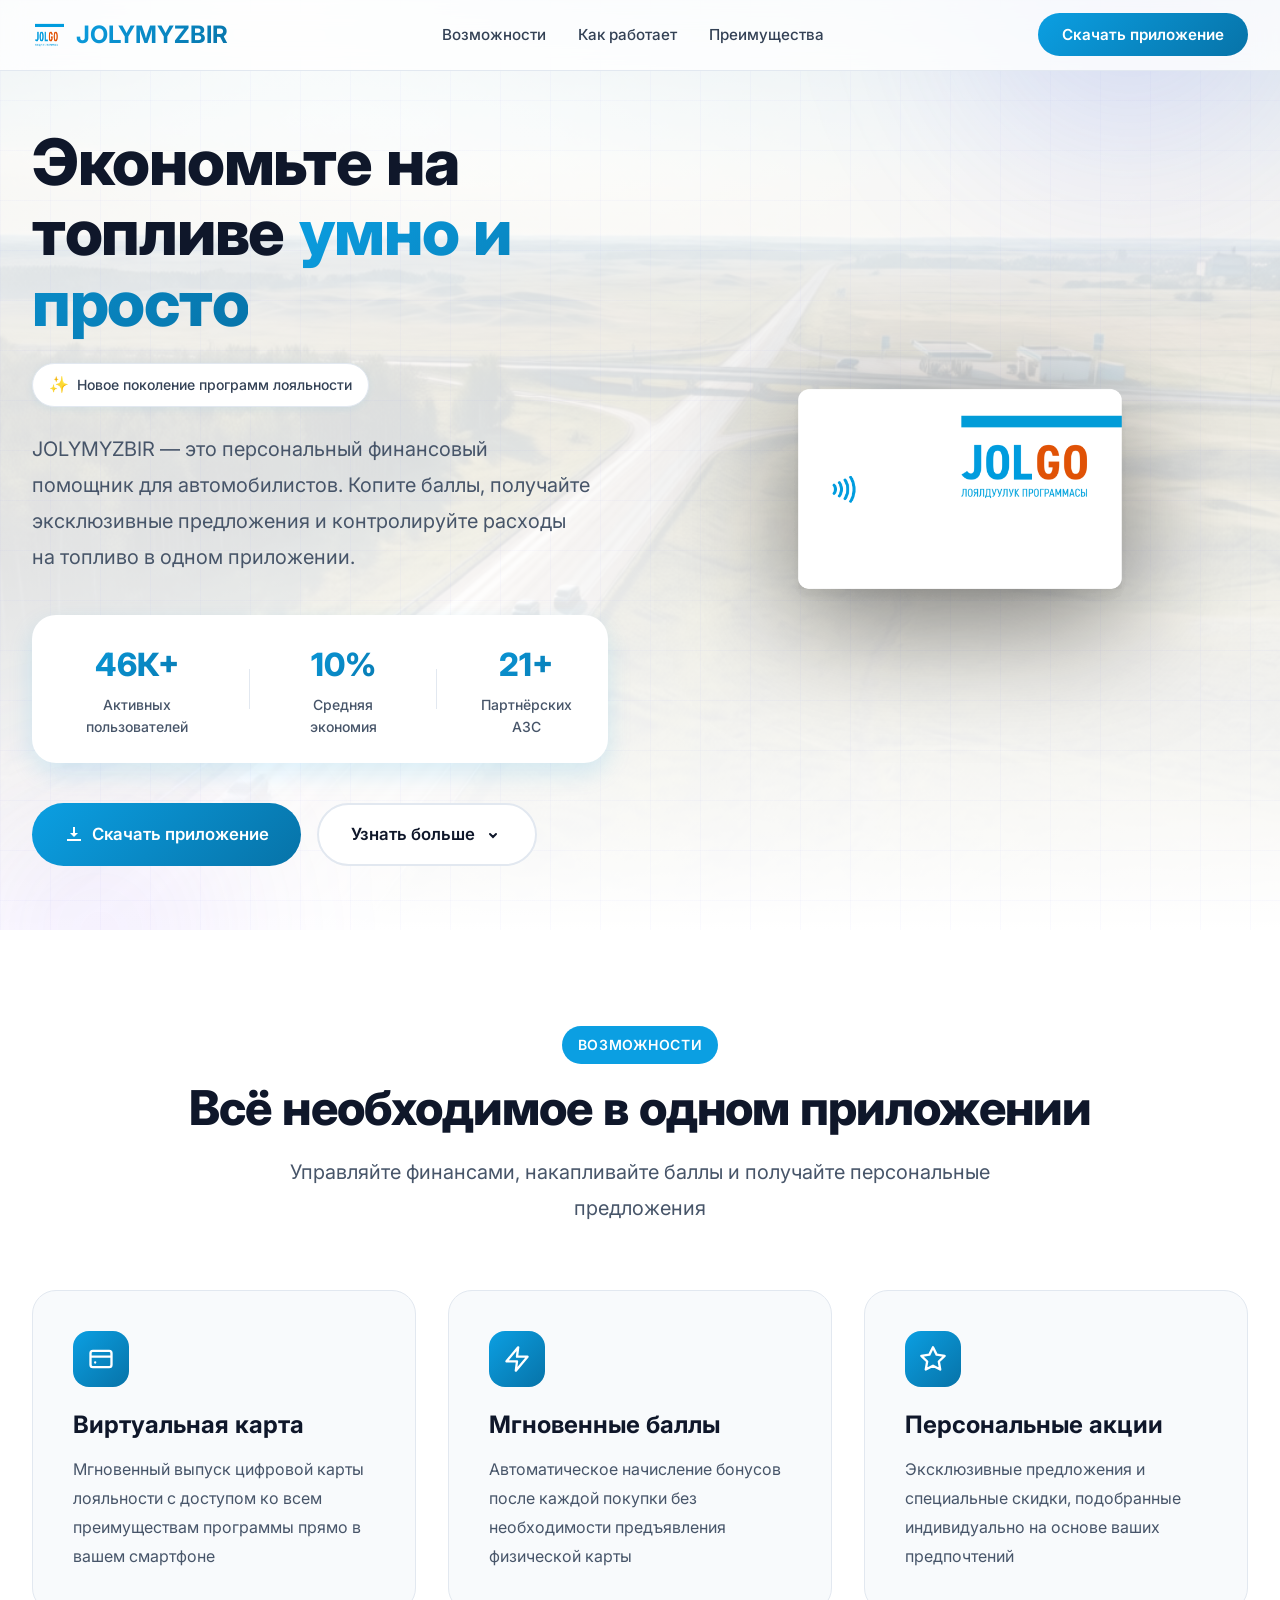
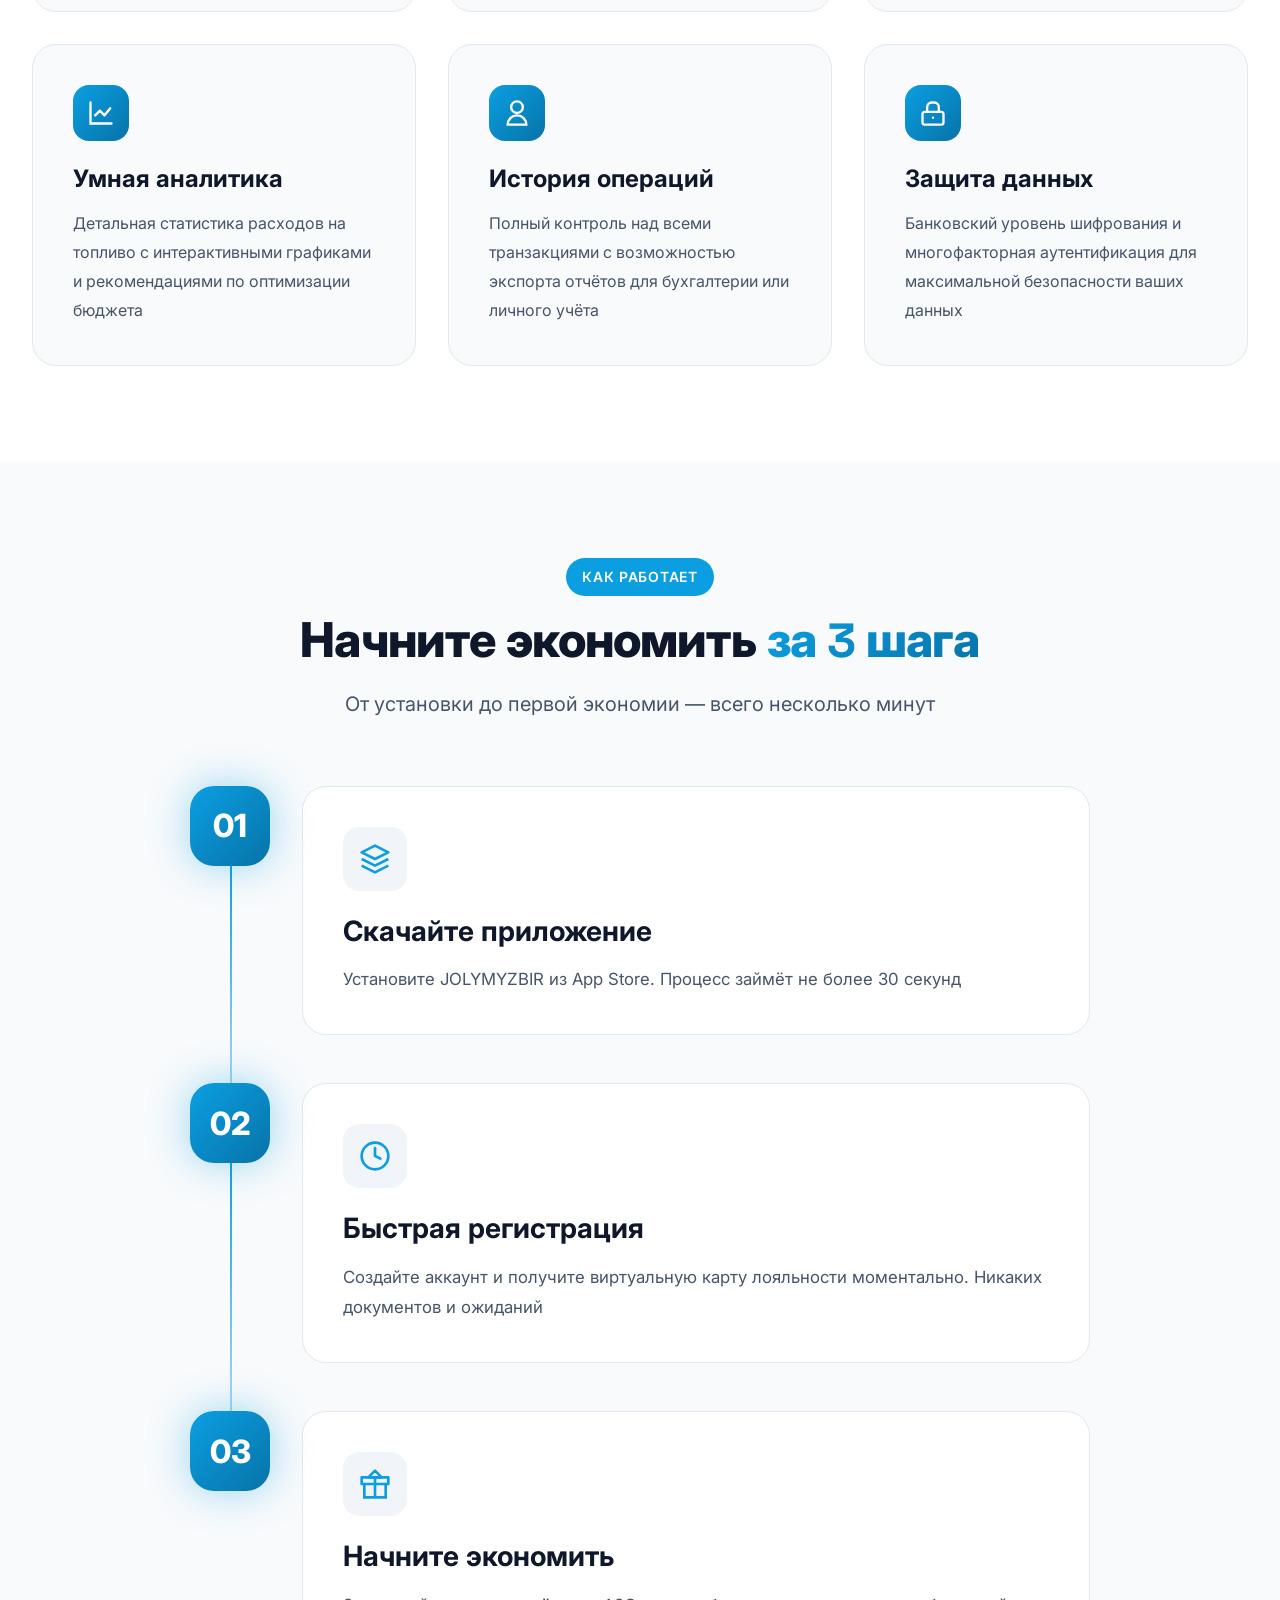
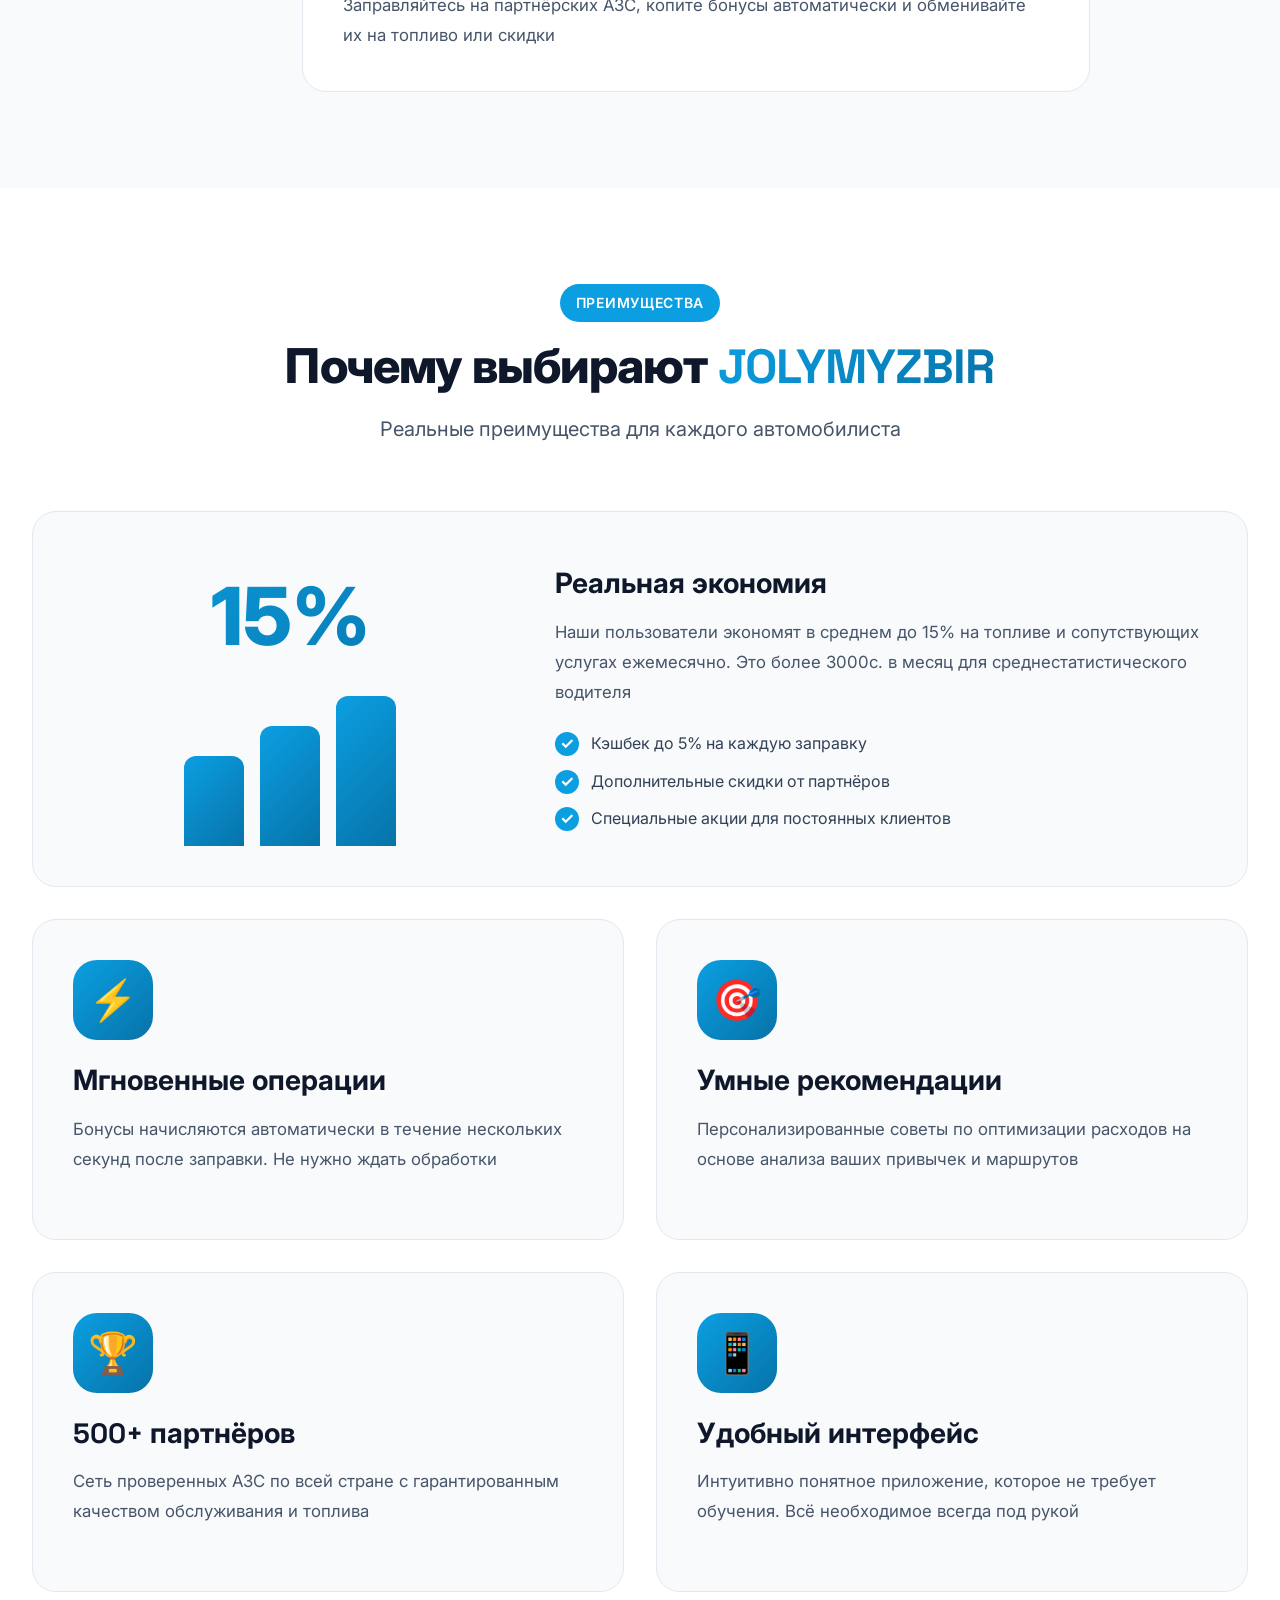
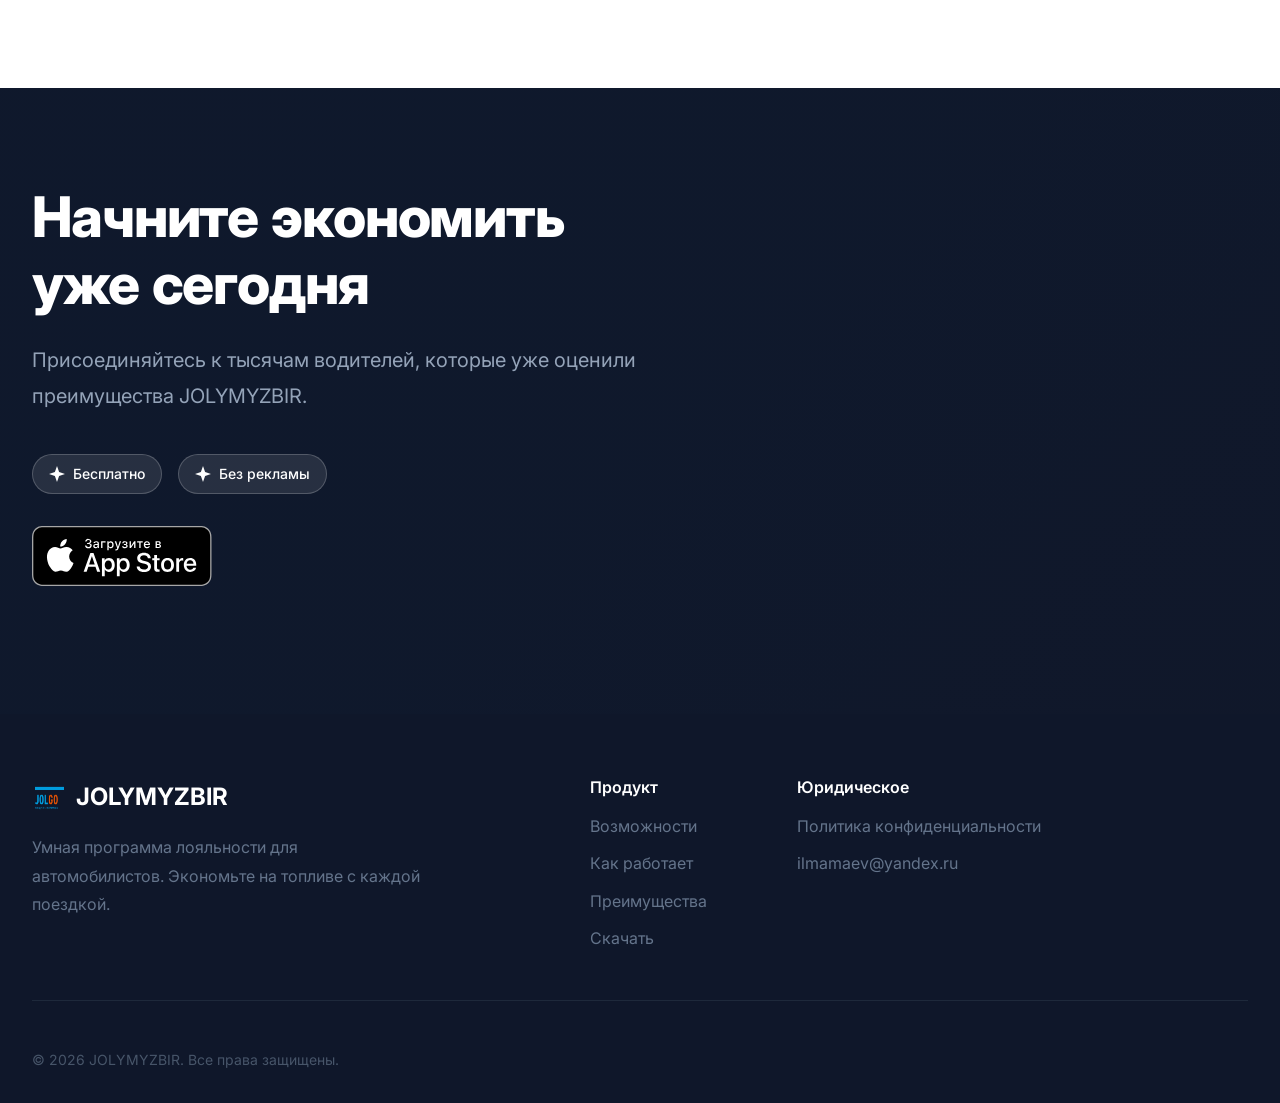
==== commit b05e2650: "Replaced project name" ====
--- a/index.html
+++ b/index.html
@@ -3,8 +3,8 @@
 <head>
     <meta charset="UTF-8">
     <meta name="viewport" content="width=device-width, initial-scale=1.0">
-    <meta name="description" content="JOLGO - умная программа лояльности для автомобилистов. Экономьте на топливе и получайте эксклюзивные баллы">
-    <title>JOLGO - Умная экономия на каждой поездке</title>
+    <meta name="description" content="JOLYMYZBIR - умная программа лояльности для автомобилистов. Экономьте на топливе и получайте эксклюзивные баллы">
+    <title>JOLYMUZBIR - Умная экономия на каждой поездке</title>
 
     <!-- Google Fonts -->
     <link rel="preconnect" href="https://fonts.googleapis.com">
@@ -21,7 +21,7 @@
     <div class="nav-container">
         <div class="logo">
             <img src="./img/logo.png" alt="logo" />
-            <span class="logo-text">JOLGO</span>
+            <span class="logo-text">JOLYMYZBIR</span>
         </div>
 
         <ul class="nav-links">
@@ -65,7 +65,7 @@
             </div>
 
             <p class="hero-description">
-                JOLGO — это персональный финансовый помощник для автомобилистов.
+                JOLYMYZBIR — это персональный финансовый помощник для автомобилистов.
                 Копите баллы, получайте эксклюзивные предложения и контролируйте расходы
                 на топливо в одном приложении.
             </p>
@@ -107,7 +107,7 @@
         <div class="hero-visual">
             <div class="card-mockup">
                 <div class="card-frame">
-                    <img src="./img/card.png" alt="jolgo app">
+                    <img src="./img/card.png" alt="jolymyzbir app">
                     <div class="phone-notch"></div>
                 </div>
             </div>
@@ -250,7 +250,7 @@
                     </div>
                     <h3 class="step-title">Скачайте приложение</h3>
                     <p class="step-description">
-                        Установите JOLGO из App Store.
+                        Установите JOLYMYZBIR из App Store.
                         Процесс займёт не более 30 секунд
                     </p>
                 </div>
@@ -302,7 +302,7 @@
     <div class="section-container">
         <div class="section-header">
             <span class="section-badge">Преимущества</span>
-            <h2 class="section-title">Почему выбирают <span class="gradient-text">JOLGO</span></h2>
+            <h2 class="section-title">Почему выбирают <span class="gradient-text">JOLYMYZBIR</span></h2>
             <p class="section-subtitle">
                 Реальные преимущества для каждого автомобилиста
             </p>
@@ -378,7 +378,7 @@
         <div class="download-content">
             <h2 class="download-title">Начните экономить уже сегодня</h2>
             <p class="download-subtitle">
-                Присоединяйтесь к тысячам водителей, которые уже оценили преимущества JOLGO.
+                Присоединяйтесь к тысячам водителей, которые уже оценили преимущества JOLYMYZBIR.
             </p>
 
             <div class="download-features">
@@ -412,7 +412,7 @@
             <div class="footer-brand">
                 <div class="footer-logo">
                     <img src="./img/logo.png" alt="logo" />
-                    <span>JOLGO</span>
+                    <span>JOLYMYZBIR</span>
                 </div>
                 <p class="footer-tagline">
                     Умная программа лояльности для автомобилистов.
@@ -443,7 +443,7 @@
 
         <div class="footer-bottom">
             <p class="footer-copyright">
-                © 2026 JOLGO. Все права защищены.
+                © 2026 JOLYMYZBIR. Все права защищены.
             </p>
         </div>
     </div>
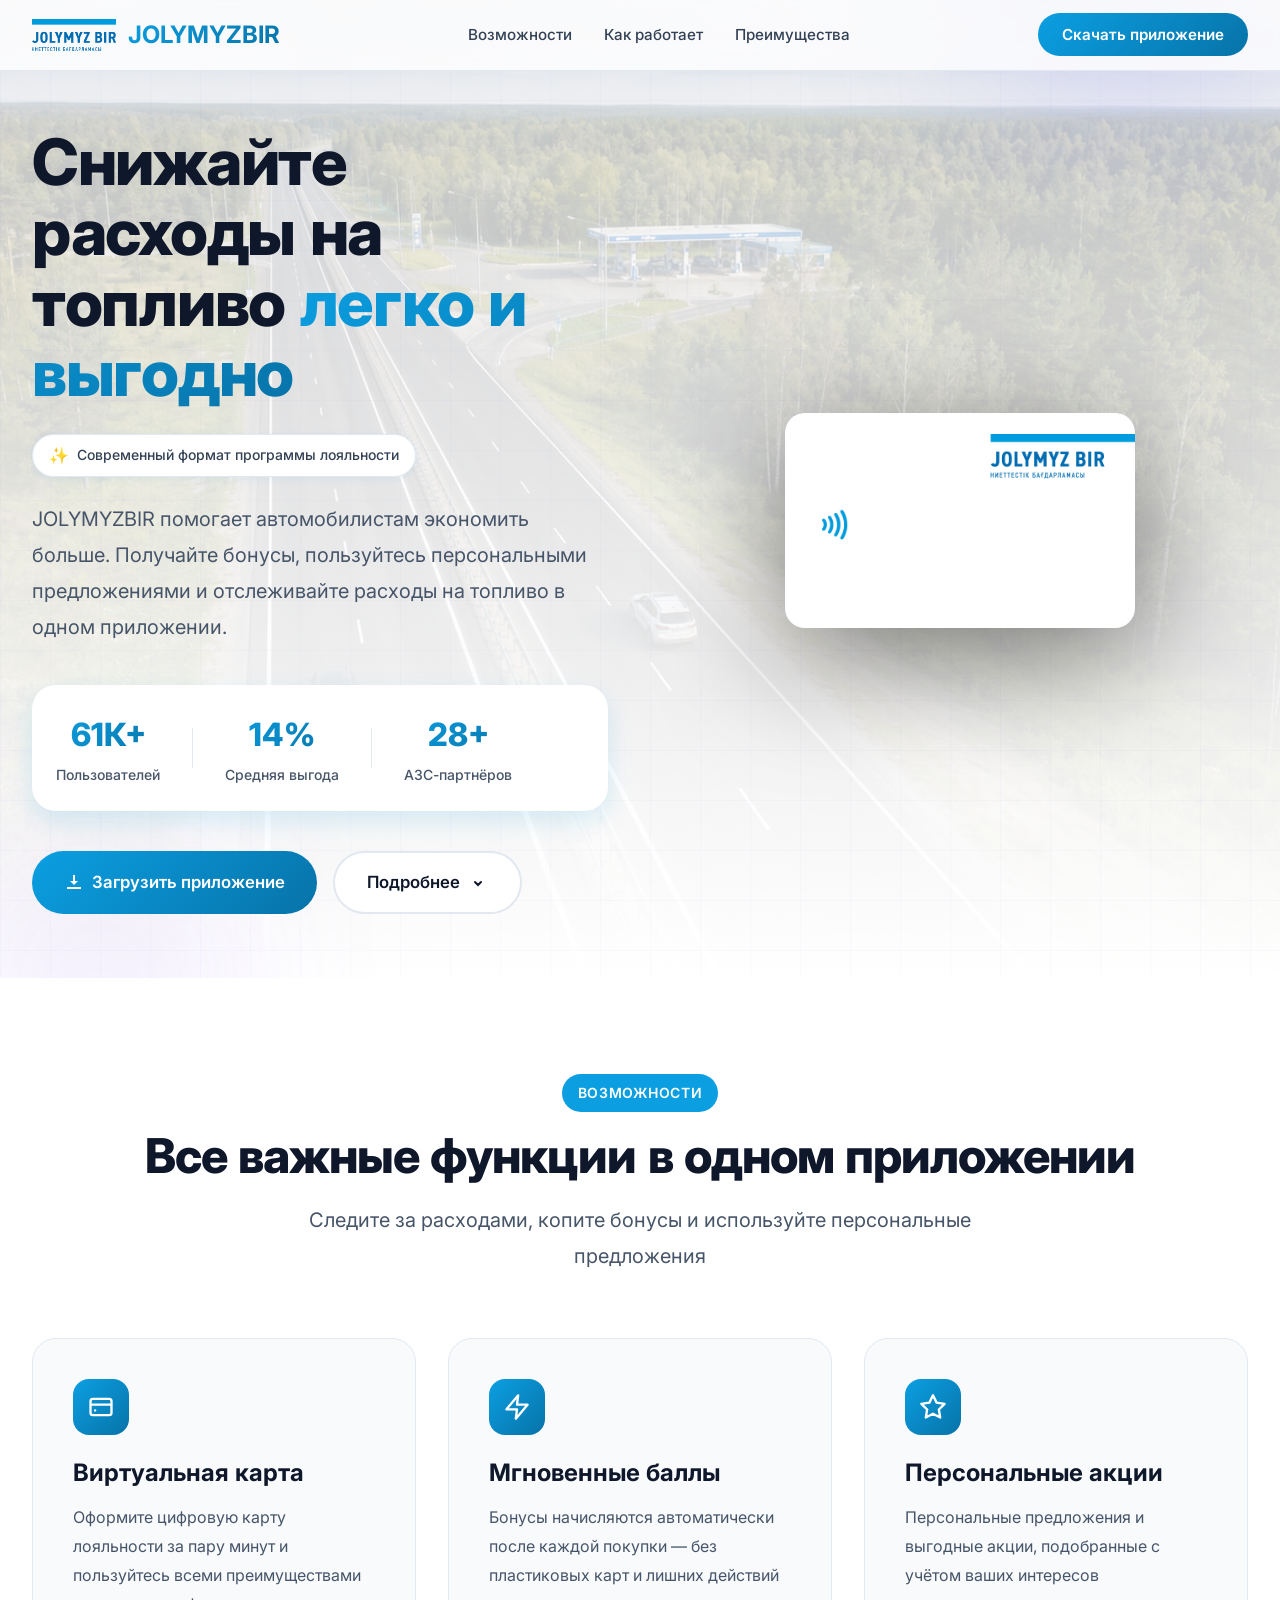
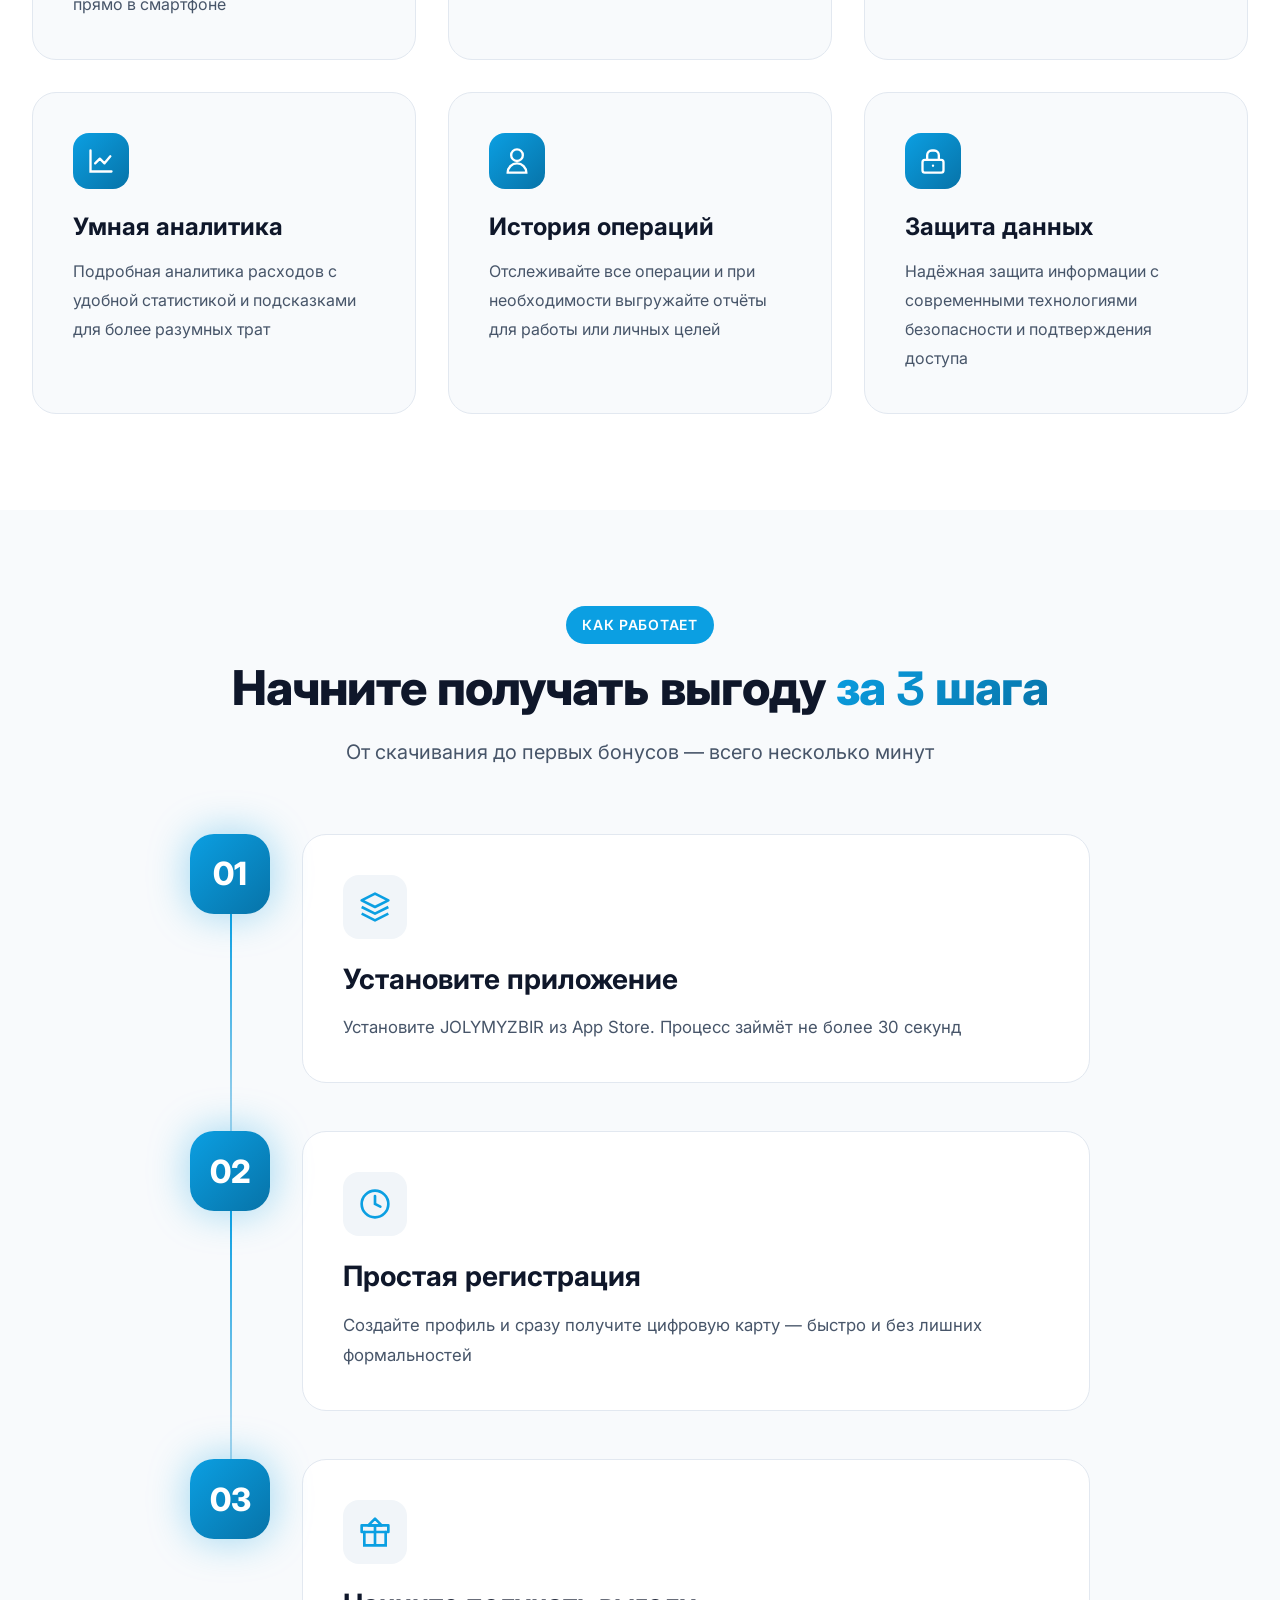
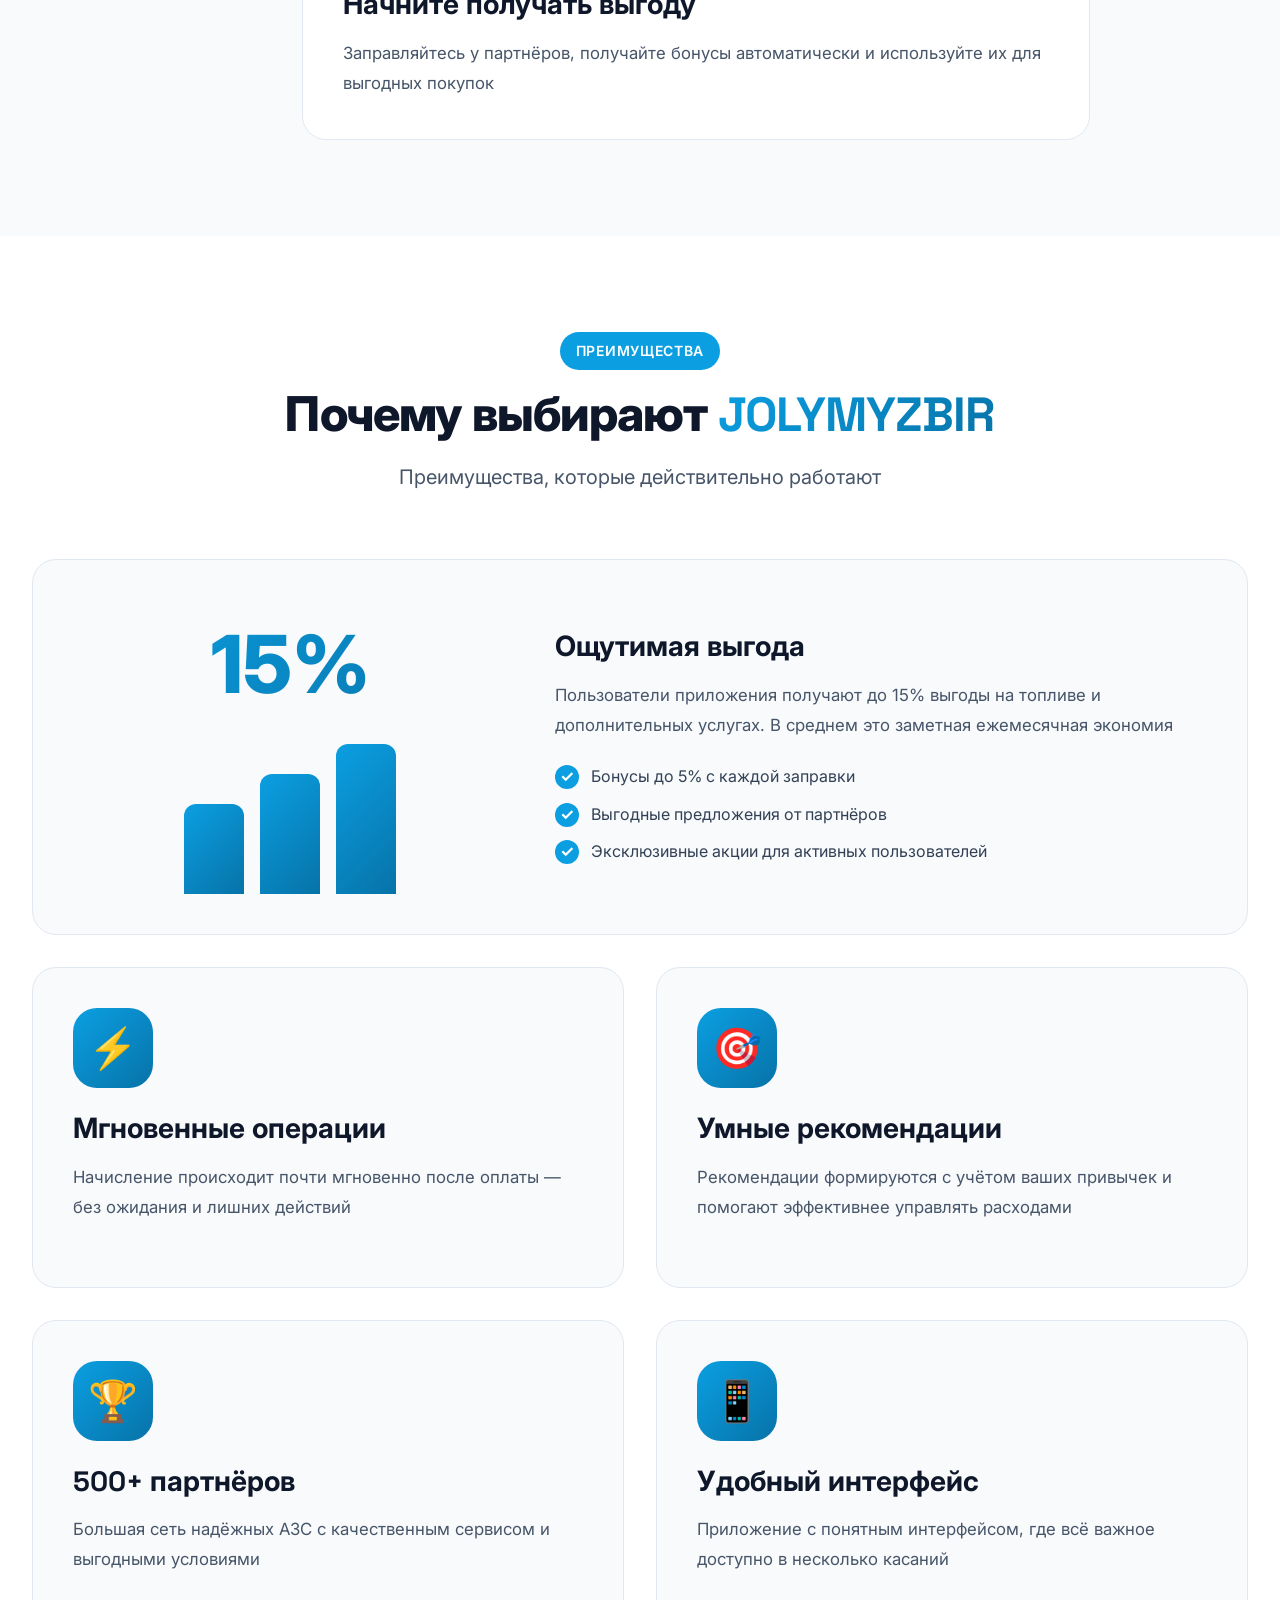
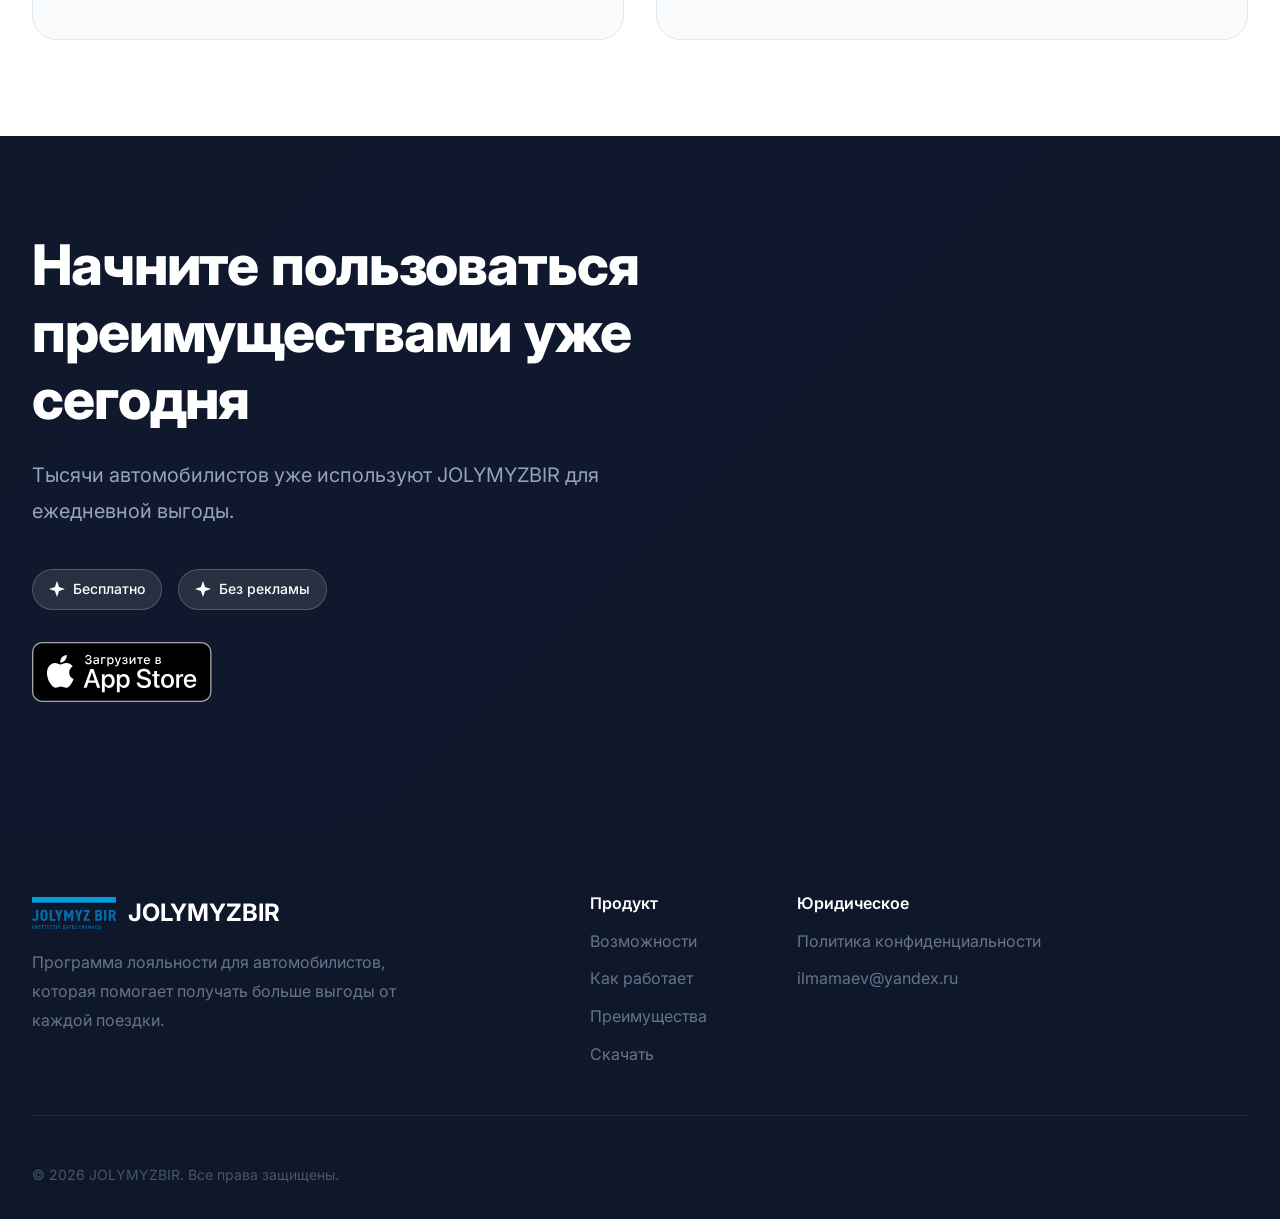
==== commit e16ad259: "Replaced text" ====
--- a/index.html
+++ b/index.html
@@ -1,49 +1,43 @@
 <!DOCTYPE html>
+
 <html lang="ru">
 <head>
-    <meta charset="UTF-8">
-    <meta name="viewport" content="width=device-width, initial-scale=1.0">
-    <meta name="description" content="JOLYMYZBIR - умная программа лояльности для автомобилистов. Экономьте на топливе и получайте эксклюзивные баллы">
-    <title>JOLYMUZBIR - Умная экономия на каждой поездке</title>
-
+    <meta charset="utf-8"/>
+    <meta content="width=device-width, initial-scale=1.0" name="viewport"/>
+    <meta content="JOLYMYZBIR — современная программа лояльности для автомобилистов. Получайте бонусы, экономьте на топливе и открывайте специальные предложения" name="description"/>
+    <title>JOLYMYZBIR — выгодные поездки каждый день</title>
     <!-- Google Fonts -->
-    <link rel="preconnect" href="https://fonts.googleapis.com">
-    <link rel="preconnect" href="https://fonts.gstatic.com" crossorigin>
-    <link href="https://fonts.googleapis.com/css2?family=Inter:wght@400;500;600;700;800&family=Space+Grotesk:wght@600;700&display=swap" rel="stylesheet">
-
+    <link href="https://fonts.googleapis.com" rel="preconnect"/>
+    <link crossorigin="" href="https://fonts.gstatic.com" rel="preconnect"/>
+    <link href="https://fonts.googleapis.com/css2?family=Inter:wght@400;500;600;700;800&amp;family=Space+Grotesk:wght@600;700&amp;display=swap" rel="stylesheet"/>
     <!-- Custom CSS -->
-    <link rel="stylesheet" href="style.css">
+    <link href="style.css" rel="stylesheet"/>
 </head>
 <body>
-
 <!-- Навигация -->
-<nav id="navbar" class="navbar">
+<nav class="navbar" id="navbar">
     <div class="nav-container">
         <div class="logo">
-            <img src="./img/logo.png" alt="logo" />
+            <img alt="logo" src="./img/logo.png"/>
             <span class="logo-text">JOLYMYZBIR</span>
         </div>
-
         <ul class="nav-links">
             <li><a href="#features">Возможности</a></li>
             <li><a href="#how-it-works">Как работает</a></li>
             <li><a href="#benefits">Преимущества</a></li>
         </ul>
-
         <div class="nav-actions">
-            <a href="#download" class="btn-download desktop">Скачать&nbsp;приложение</a>
-            <a href="#download" class="btn-download phone">Скачать</a>
-        </div>
-
+            <a class="btn-download desktop" href="#download">Скачать приложение</a>
+            <a class="btn-download phone" href="#download">Скачать</a>
+        </div>
         <!-- Mobile Menu Toggle -->
-        <button class="mobile-menu-toggle" aria-label="Меню">
+        <button aria-label="Меню" class="mobile-menu-toggle">
             <span></span>
             <span></span>
             <span></span>
         </button>
     </div>
 </nav>
-
 <!-- Hero Section -->
 <section class="hero">
     <div class="hero-background">
@@ -51,204 +45,181 @@
         <div class="gradient-orb orb-2"></div>
         <div class="grid-pattern"></div>
     </div>
-
     <div class="hero-content">
         <div class="hero-text">
             <h1 class="hero-title">
-                Экономьте на топливе
-                <span class="gradient-text">умно и просто</span>
+                Снижайте расходы на топливо
+                <span class="gradient-text">легко и выгодно</span>
             </h1>
-
             <div class="badge">
                 <span class="badge-icon">✨</span>
-                Новое поколение программ лояльности
-            </div>
-
+                Современный формат программы лояльности
+            </div>
             <p class="hero-description">
-                JOLYMYZBIR — это персональный финансовый помощник для автомобилистов.
-                Копите баллы, получайте эксклюзивные предложения и контролируйте расходы
-                на топливо в одном приложении.
-            </p>
-
+                JOLYMYZBIR помогает автомобилистам экономить больше. Получайте бонусы, пользуйтесь персональными предложениями и отслеживайте расходы на топливо в одном приложении.
+            </p>
             <div class="hero-stats">
                 <div class="stat-item">
                     <div class="stat-number">65К+</div>
-                    <div class="stat-label">Активных пользователей</div>
+                    <div class="stat-label">Пользователей</div>
                 </div>
                 <div class="stat-divider"></div>
                 <div class="stat-item">
                     <div class="stat-number">15%</div>
-                    <div class="stat-label">Средняя экономия</div>
+                    <div class="stat-label">Средняя выгода</div>
                 </div>
                 <div class="stat-divider"></div>
                 <div class="stat-item">
                     <div class="stat-number">30+</div>
-                    <div class="stat-label">Партнёрских АЗС</div>
-                </div>
-            </div>
-
+                    <div class="stat-label">АЗС-партнёров</div>
+                </div>
+            </div>
             <div class="hero-buttons">
-                <a href="https://apps.apple.com/ru/app/id6758012434" class="btn-primary">
-                    <svg width="20" height="20" viewBox="0 0 20 20" fill="none">
-                        <path d="M10 13L6 9H9V3H11V9H14L10 13Z" fill="currentColor"/>
-                        <path d="M3 15H17V17H3V15Z" fill="currentColor"/>
+                <a class="btn-primary" href="https://apps.apple.com/ru/app/id6758012434">
+                    <svg fill="none" height="20" viewbox="0 0 20 20" width="20">
+                        <path d="M10 13L6 9H9V3H11V9H14L10 13Z" fill="currentColor"></path>
+                        <path d="M3 15H17V17H3V15Z" fill="currentColor"></path>
                     </svg>
-                    Скачать приложение
+                    Загрузить приложение
                 </a>
-                <a href="#features" class="btn-secondary">
-                    Узнать больше
-                    <svg width="20" height="20" viewBox="0 0 20 20" fill="none">
-                        <path d="M7 10L10 13L13 10" stroke="currentColor" stroke-width="2" stroke-linecap="round"/>
+                <a class="btn-secondary" href="#features">
+                    Подробнее
+                    <svg fill="none" height="20" viewbox="0 0 20 20" width="20">
+                        <path d="M7 10L10 13L13 10" stroke="currentColor" stroke-linecap="round" stroke-width="2"></path>
                     </svg>
                 </a>
             </div>
         </div>
-
         <div class="hero-visual">
             <div class="card-mockup">
                 <div class="card-frame">
-                    <img src="./img/card.png" alt="jolymyzbir app">
+                    <img alt="jolymyzbir app" src="./img/card.png"/>
                     <div class="phone-notch"></div>
                 </div>
             </div>
         </div>
     </div>
 </section>
-
 <!-- Features Section -->
-<section id="features" class="features">
+<section class="features" id="features">
     <div class="section-container">
         <div class="section-header">
             <span class="section-badge">Возможности</span>
-            <h2 class="section-title">Всё необходимое в одном приложении</h2>
+            <h2 class="section-title">Все важные функции в одном приложении</h2>
             <p class="section-subtitle">
-                Управляйте финансами, накапливайте баллы и получайте персональные предложения
-            </p>
-        </div>
-
+                Следите за расходами, копите бонусы и используйте персональные предложения
+            </p>
+        </div>
         <div class="features-grid">
             <div class="feature-card">
                 <div class="feature-icon-wrapper">
                     <div class="feature-icon">
-                        <svg width="28" height="28" viewBox="0 0 24 24" fill="none">
-                            <rect x="3" y="5" width="18" height="14" rx="2" stroke="currentColor" stroke-width="2"/>
-                            <path d="M3 10H21" stroke="currentColor" stroke-width="2"/>
-                            <circle cx="7" cy="15" r="1" fill="currentColor"/>
+                        <svg fill="none" height="28" viewbox="0 0 24 24" width="28">
+                            <rect height="14" rx="2" stroke="currentColor" stroke-width="2" width="18" x="3" y="5"></rect>
+                            <path d="M3 10H21" stroke="currentColor" stroke-width="2"></path>
+                            <circle cx="7" cy="15" fill="currentColor" r="1"></circle>
                         </svg>
                     </div>
                 </div>
                 <h3 class="feature-title">Виртуальная карта</h3>
                 <p class="feature-description">
-                    Мгновенный выпуск цифровой карты лояльности с доступом ко всем
-                    преимуществам программы прямо в вашем смартфоне
-                </p>
-            </div>
-
-            <div class="feature-card">
-                <div class="feature-icon-wrapper">
-                    <div class="feature-icon">
-                        <svg width="28" height="28" viewBox="0 0 24 24" fill="none">
-                            <path d="M13 2L3 14H12L11 22L21 10H12L13 2Z" stroke="currentColor" stroke-width="2" stroke-linejoin="round"/>
+                    Оформите цифровую карту лояльности за пару минут и пользуйтесь всеми преимуществами прямо в смартфоне
+                </p>
+            </div>
+            <div class="feature-card">
+                <div class="feature-icon-wrapper">
+                    <div class="feature-icon">
+                        <svg fill="none" height="28" viewbox="0 0 24 24" width="28">
+                            <path d="M13 2L3 14H12L11 22L21 10H12L13 2Z" stroke="currentColor" stroke-linejoin="round" stroke-width="2"></path>
                         </svg>
                     </div>
                 </div>
                 <h3 class="feature-title">Мгновенные баллы</h3>
                 <p class="feature-description">
-                    Автоматическое начисление бонусов после каждой покупки без
-                    необходимости предъявления физической карты
-                </p>
-            </div>
-
-            <div class="feature-card">
-                <div class="feature-icon-wrapper">
-                    <div class="feature-icon">
-                        <svg width="28" height="28" viewBox="0 0 24 24" fill="none">
-                            <path d="M12 2L15.09 8.26L22 9.27L17 14.14L18.18 21.02L12 17.77L5.82 21.02L7 14.14L2 9.27L8.91 8.26L12 2Z" stroke="currentColor" stroke-width="2" stroke-linejoin="round"/>
+                    Бонусы начисляются автоматически после каждой покупки — без пластиковых карт и лишних действий
+                </p>
+            </div>
+            <div class="feature-card">
+                <div class="feature-icon-wrapper">
+                    <div class="feature-icon">
+                        <svg fill="none" height="28" viewbox="0 0 24 24" width="28">
+                            <path d="M12 2L15.09 8.26L22 9.27L17 14.14L18.18 21.02L12 17.77L5.82 21.02L7 14.14L2 9.27L8.91 8.26L12 2Z" stroke="currentColor" stroke-linejoin="round" stroke-width="2"></path>
                         </svg>
                     </div>
                 </div>
                 <h3 class="feature-title">Персональные акции</h3>
                 <p class="feature-description">
-                    Эксклюзивные предложения и специальные скидки, подобранные
-                    индивидуально на основе ваших предпочтений
-                </p>
-            </div>
-
-            <div class="feature-card">
-                <div class="feature-icon-wrapper">
-                    <div class="feature-icon">
-                        <svg width="28" height="28" viewBox="0 0 24 24" fill="none">
-                            <path d="M3 3V21H21" stroke="currentColor" stroke-width="2" stroke-linecap="round"/>
-                            <path d="M7 14L11 10L15 14L20 8" stroke="currentColor" stroke-width="2" stroke-linecap="round" stroke-linejoin="round"/>
+                    Персональные предложения и выгодные акции, подобранные с учётом ваших интересов
+                </p>
+            </div>
+            <div class="feature-card">
+                <div class="feature-icon-wrapper">
+                    <div class="feature-icon">
+                        <svg fill="none" height="28" viewbox="0 0 24 24" width="28">
+                            <path d="M3 3V21H21" stroke="currentColor" stroke-linecap="round" stroke-width="2"></path>
+                            <path d="M7 14L11 10L15 14L20 8" stroke="currentColor" stroke-linecap="round" stroke-linejoin="round" stroke-width="2"></path>
                         </svg>
                     </div>
                 </div>
                 <h3 class="feature-title">Умная аналитика</h3>
                 <p class="feature-description">
-                    Детальная статистика расходов на топливо с интерактивными
-                    графиками и рекомендациями по оптимизации бюджета
-                </p>
-            </div>
-
-            <div class="feature-card">
-                <div class="feature-icon-wrapper">
-                    <div class="feature-icon">
-                        <svg width="28" height="28" viewBox="0 0 24 24" fill="none">
-                            <path d="M12 2C9.243 2 7 4.243 7 7C7 9.757 9.243 12 12 12C14.757 12 17 9.757 17 7C17 4.243 14.757 2 12 2Z" stroke="currentColor" stroke-width="2"/>
-                            <path d="M12 14C7.589 14 4 17.589 4 22H20C20 17.589 16.411 14 12 14Z" stroke="currentColor" stroke-width="2"/>
+                    Подробная аналитика расходов с удобной статистикой и подсказками для более разумных трат
+                </p>
+            </div>
+            <div class="feature-card">
+                <div class="feature-icon-wrapper">
+                    <div class="feature-icon">
+                        <svg fill="none" height="28" viewbox="0 0 24 24" width="28">
+                            <path d="M12 2C9.243 2 7 4.243 7 7C7 9.757 9.243 12 12 12C14.757 12 17 9.757 17 7C17 4.243 14.757 2 12 2Z" stroke="currentColor" stroke-width="2"></path>
+                            <path d="M12 14C7.589 14 4 17.589 4 22H20C20 17.589 16.411 14 12 14Z" stroke="currentColor" stroke-width="2"></path>
                         </svg>
                     </div>
                 </div>
                 <h3 class="feature-title">История операций</h3>
                 <p class="feature-description">
-                    Полный контроль над всеми транзакциями с возможностью экспорта
-                    отчётов для бухгалтерии или личного учёта
-                </p>
-            </div>
-
-            <div class="feature-card">
-                <div class="feature-icon-wrapper">
-                    <div class="feature-icon">
-                        <svg width="28" height="28" viewBox="0 0 24 24" fill="none">
-                            <rect x="3" y="11" width="18" height="11" rx="2" stroke="currentColor" stroke-width="2"/>
-                            <path d="M7 11V7C7 4.791 8.791 3 11 3H13C15.209 3 17 4.791 17 7V11" stroke="currentColor" stroke-width="2"/>
-                            <circle cx="12" cy="16" r="1" fill="currentColor"/>
+                    Отслеживайте все операции и при необходимости выгружайте отчёты для работы или личных целей
+                </p>
+            </div>
+            <div class="feature-card">
+                <div class="feature-icon-wrapper">
+                    <div class="feature-icon">
+                        <svg fill="none" height="28" viewbox="0 0 24 24" width="28">
+                            <rect height="11" rx="2" stroke="currentColor" stroke-width="2" width="18" x="3" y="11"></rect>
+                            <path d="M7 11V7C7 4.791 8.791 3 11 3H13C15.209 3 17 4.791 17 7V11" stroke="currentColor" stroke-width="2"></path>
+                            <circle cx="12" cy="16" fill="currentColor" r="1"></circle>
                         </svg>
                     </div>
                 </div>
                 <h3 class="feature-title">Защита данных</h3>
                 <p class="feature-description">
-                    Банковский уровень шифрования и многофакторная аутентификация
-                    для максимальной безопасности ваших данных
+                    Надёжная защита информации с современными технологиями безопасности и подтверждения доступа
                 </p>
             </div>
         </div>
     </div>
 </section>
-
 <!-- How It Works Section -->
-<section id="how-it-works" class="how-it-works">
+<section class="how-it-works" id="how-it-works">
     <div class="section-container">
         <div class="section-header">
             <span class="section-badge">Как работает</span>
-            <h2 class="section-title">Начните экономить <span class="gradient-text">за 3 шага</span></h2>
+            <h2 class="section-title">Начните получать выгоду <span class="gradient-text">за 3 шага</span></h2>
             <p class="section-subtitle">
-                От установки до первой экономии — всего несколько минут
-            </p>
-        </div>
-
+                От скачивания до первых бонусов — всего несколько минут
+            </p>
+        </div>
         <div class="steps-timeline">
             <div class="step-item">
                 <div class="step-number">01</div>
                 <div class="step-content">
                     <div class="step-icon-container">
-                        <svg width="32" height="32" viewBox="0 0 24 24" fill="none">
-                            <path d="M12 2L2 7L12 12L22 7L12 2Z" stroke="currentColor" stroke-width="2" stroke-linejoin="round"/>
-                            <path d="M2 17L12 22L22 17" stroke="currentColor" stroke-width="2" stroke-linejoin="round"/>
-                            <path d="M2 12L12 17L22 12" stroke="currentColor" stroke-width="2" stroke-linejoin="round"/>
-                        </svg>
-                    </div>
-                    <h3 class="step-title">Скачайте приложение</h3>
+                        <svg fill="none" height="32" viewbox="0 0 24 24" width="32">
+                            <path d="M12 2L2 7L12 12L22 7L12 2Z" stroke="currentColor" stroke-linejoin="round" stroke-width="2"></path>
+                            <path d="M2 17L12 22L22 17" stroke="currentColor" stroke-linejoin="round" stroke-width="2"></path>
+                            <path d="M2 12L12 17L22 12" stroke="currentColor" stroke-linejoin="round" stroke-width="2"></path>
+                        </svg>
+                    </div>
+                    <h3 class="step-title">Установите приложение</h3>
                     <p class="step-description">
                         Установите JOLYMYZBIR из App Store.
                         Процесс займёт не более 30 секунд
@@ -256,58 +227,52 @@
                 </div>
                 <div class="step-connector"></div>
             </div>
-
             <div class="step-item">
                 <div class="step-number">02</div>
                 <div class="step-content">
                     <div class="step-icon-container">
-                        <svg width="32" height="32" viewBox="0 0 24 24" fill="none">
-                            <circle cx="12" cy="12" r="10" stroke="currentColor" stroke-width="2"/>
-                            <path d="M12 6V12L16 14" stroke="currentColor" stroke-width="2" stroke-linecap="round"/>
-                        </svg>
-                    </div>
-                    <h3 class="step-title">Быстрая регистрация</h3>
+                        <svg fill="none" height="32" viewbox="0 0 24 24" width="32">
+                            <circle cx="12" cy="12" r="10" stroke="currentColor" stroke-width="2"></circle>
+                            <path d="M12 6V12L16 14" stroke="currentColor" stroke-linecap="round" stroke-width="2"></path>
+                        </svg>
+                    </div>
+                    <h3 class="step-title">Простая регистрация</h3>
                     <p class="step-description">
-                        Создайте аккаунт и получите виртуальную карту лояльности
-                        моментально. Никаких документов и ожиданий
+                        Создайте профиль и сразу получите цифровую карту — быстро и без лишних формальностей
                     </p>
                 </div>
                 <div class="step-connector"></div>
             </div>
-
             <div class="step-item">
                 <div class="step-number">03</div>
                 <div class="step-content">
                     <div class="step-icon-container">
-                        <svg width="32" height="32" viewBox="0 0 24 24" fill="none">
-                            <path d="M20 12V22H4V12" stroke="currentColor" stroke-width="2" stroke-linecap="round"/>
-                            <path d="M22 7H2V12H22V7Z" stroke="currentColor" stroke-width="2" stroke-linejoin="round"/>
-                            <path d="M12 22V7" stroke="currentColor" stroke-width="2"/>
-                            <path d="M12 7H17L12 2L7 7H12Z" stroke="currentColor" stroke-width="2" stroke-linejoin="round"/>
-                        </svg>
-                    </div>
-                    <h3 class="step-title">Начните экономить</h3>
+                        <svg fill="none" height="32" viewbox="0 0 24 24" width="32">
+                            <path d="M20 12V22H4V12" stroke="currentColor" stroke-linecap="round" stroke-width="2"></path>
+                            <path d="M22 7H2V12H22V7Z" stroke="currentColor" stroke-linejoin="round" stroke-width="2"></path>
+                            <path d="M12 22V7" stroke="currentColor" stroke-width="2"></path>
+                            <path d="M12 7H17L12 2L7 7H12Z" stroke="currentColor" stroke-linejoin="round" stroke-width="2"></path>
+                        </svg>
+                    </div>
+                    <h3 class="step-title">Начните получать выгоду</h3>
                     <p class="step-description">
-                        Заправляйтесь на партнёрских АЗС, копите бонусы автоматически
-                        и обменивайте их на топливо или скидки
+                        Заправляйтесь у партнёров, получайте бонусы автоматически и используйте их для выгодных покупок
                     </p>
                 </div>
             </div>
         </div>
     </div>
 </section>
-
 <!-- Benefits Section -->
-<section id="benefits" class="benefits">
+<section class="benefits" id="benefits">
     <div class="section-container">
         <div class="section-header">
             <span class="section-badge">Преимущества</span>
             <h2 class="section-title">Почему выбирают <span class="gradient-text">JOLYMYZBIR</span></h2>
             <p class="section-subtitle">
-                Реальные преимущества для каждого автомобилиста
-            </p>
-        </div>
-
+                Преимущества, которые действительно работают
+            </p>
+        </div>
         <div class="benefits-grid">
             <div class="benefit-card benefit-large">
                 <div class="benefit-visual">
@@ -319,107 +284,91 @@
                     </div>
                 </div>
                 <div class="benefit-content">
-                    <h3 class="benefit-title">Реальная экономия</h3>
+                    <h3 class="benefit-title">Ощутимая выгода</h3>
                     <p class="benefit-description">
-                        Наши пользователи экономят в среднем до 15% на топливе и
-                        сопутствующих услугах ежемесячно. Это более 3000с. в месяц
-                        для среднестатистического водителя
+                        Пользователи приложения получают до 15% выгоды на топливе и дополнительных услугах. В среднем это заметная ежемесячная экономия
                     </p>
                     <ul class="benefit-list">
-                        <li>Кэшбек до 5% на каждую заправку</li>
-                        <li>Дополнительные скидки от партнёров</li>
-                        <li>Специальные акции для постоянных клиентов</li>
+                        <li>Бонусы до 5% с каждой заправки</li>
+                        <li>Выгодные предложения от партнёров</li>
+                        <li>Эксклюзивные акции для активных пользователей</li>
                     </ul>
                 </div>
             </div>
-
             <div class="benefit-card">
                 <div class="benefit-icon-lg">⚡</div>
                 <h3 class="benefit-title">Мгновенные операции</h3>
                 <p class="benefit-description">
-                    Бонусы начисляются автоматически в течение нескольких секунд
-                    после заправки. Не нужно ждать обработки
-                </p>
-            </div>
-
+                    Начисление происходит почти мгновенно после оплаты — без ожидания и лишних действий
+                </p>
+            </div>
             <div class="benefit-card">
                 <div class="benefit-icon-lg">🎯</div>
                 <h3 class="benefit-title">Умные рекомендации</h3>
                 <p class="benefit-description">
-                    Персонализированные советы по оптимизации расходов на основе
-                    анализа ваших привычек и маршрутов
-                </p>
-            </div>
-
+                    Рекомендации формируются с учётом ваших привычек и помогают эффективнее управлять расходами
+                </p>
+            </div>
             <div class="benefit-card">
                 <div class="benefit-icon-lg">🏆</div>
                 <h3 class="benefit-title">500+ партнёров</h3>
                 <p class="benefit-description">
-                    Сеть проверенных АЗС по всей стране с гарантированным качеством
-                    обслуживания и топлива
-                </p>
-            </div>
-
+                    Большая сеть надёжных АЗС с качественным сервисом и выгодными условиями
+                </p>
+            </div>
             <div class="benefit-card">
                 <div class="benefit-icon-lg">📱</div>
                 <h3 class="benefit-title">Удобный интерфейс</h3>
                 <p class="benefit-description">
-                    Интуитивно понятное приложение, которое не требует обучения.
-                    Всё необходимое всегда под рукой
+                    Приложение с понятным интерфейсом, где всё важное доступно в несколько касаний
                 </p>
             </div>
         </div>
     </div>
 </section>
-
 <!-- Download CTA Section -->
-<section id="download" class="download-cta">
+<section class="download-cta" id="download">
     <div class="download-container">
         <div class="download-content">
-            <h2 class="download-title">Начните экономить уже сегодня</h2>
+            <h2 class="download-title">Начните пользоваться преимуществами уже сегодня</h2>
             <p class="download-subtitle">
-                Присоединяйтесь к тысячам водителей, которые уже оценили преимущества JOLYMYZBIR.
-            </p>
-
+                Тысячи автомобилистов уже используют JOLYMYZBIR для ежедневной выгоды.
+            </p>
             <div class="download-features">
                 <div class="feature-badge">
-                    <svg width="16" height="16" viewBox="0 0 16 16" fill="currentColor">
-                        <path d="M8 0L10.1 5.9L16 8L10.1 10.1L8 16L5.9 10.1L0 8L5.9 5.9L8 0Z"/>
+                    <svg fill="currentColor" height="16" viewbox="0 0 16 16" width="16">
+                        <path d="M8 0L10.1 5.9L16 8L10.1 10.1L8 16L5.9 10.1L0 8L5.9 5.9L8 0Z"></path>
                     </svg>
                     Бесплатно
                 </div>
                 <div class="feature-badge">
-                    <svg width="16" height="16" viewBox="0 0 16 16" fill="currentColor">
-                        <path d="M8 0L10.1 5.9L16 8L10.1 10.1L8 16L5.9 10.1L0 8L5.9 5.9L8 0Z"/>
+                    <svg fill="currentColor" height="16" viewbox="0 0 16 16" width="16">
+                        <path d="M8 0L10.1 5.9L16 8L10.1 10.1L8 16L5.9 10.1L0 8L5.9 5.9L8 0Z"></path>
                     </svg>
                     Без рекламы
                 </div>
             </div>
-
             <div class="download-buttons">
-                <a href="https://apps.apple.com/ru/app/id6758012434" class="store-button">
-                    <img src="./img/store.svg" alt="" class="scale">
+                <a class="store-button" href="https://apps.apple.com/ru/app/id6758012434">
+                    <img alt="" class="scale" src="./img/store.svg"/>
                 </a>
             </div>
         </div>
     </div>
 </section>
-
 <!-- Footer -->
 <footer class="footer">
     <div class="footer-container">
         <div class="footer-main">
             <div class="footer-brand">
                 <div class="footer-logo">
-                    <img src="./img/logo.png" alt="logo" />
+                    <img alt="logo" src="./img/logo.png">
                     <span>JOLYMYZBIR</span>
-                </div>
+                    </img></div>
                 <p class="footer-tagline">
-                    Умная программа лояльности для автомобилистов.
-                    Экономьте на топливе с каждой поездкой.
-                </p>
-            </div>
-
+                    Программа лояльности для автомобилистов, которая помогает получать больше выгоды от каждой поездки.
+                </p>
+            </div>
             <div class="footer-links-group">
                 <div class="footer-column">
                     <h4 class="footer-heading">Продукт</h4>
@@ -430,17 +379,15 @@
                         <li><a href="#download">Скачать</a></li>
                     </ul>
                 </div>
-
                 <div class="footer-column">
                     <h4 class="footer-heading">Юридическое</h4>
                     <ul class="footer-links">
-                        <li><a href="./privacy.html">Политика&nbsp;конфиденциальности</a></li>
+                        <li><a href="./privacy.html">Политика конфиденциальности</a></li>
                         <li><a href="mailto:ilmamaev@yandex.ru" title="Связаться с нами">ilmamaev@yandex.ru</a></li>
                     </ul>
                 </div>
             </div>
         </div>
-
         <div class="footer-bottom">
             <p class="footer-copyright">
                 © 2026 JOLYMYZBIR. Все права защищены.
@@ -448,8 +395,7 @@
         </div>
     </div>
 </footer>
-
 <!-- Custom JS -->
 <script src="script.js"></script>
 </body>
-</html>
+</html>
--- a/style.css
+++ b/style.css
@@ -138,7 +138,7 @@
 }
 
 .logo img {
-    width: 32px;
+    width: auto;
     height: 32px;
 }
 
@@ -462,6 +462,7 @@
 .card-frame img {
     max-width: 350px;
     filter: drop-shadow(0 30px 60px rgba(0, 0, 0, 0.5));
+    border-radius: 20px;
 }
 
 @keyframes cardFloat {
@@ -1036,7 +1037,7 @@
 }
 
 .footer-logo img {
-    width: 32px;
+    width: auto;
     height: 32px;
 }
 
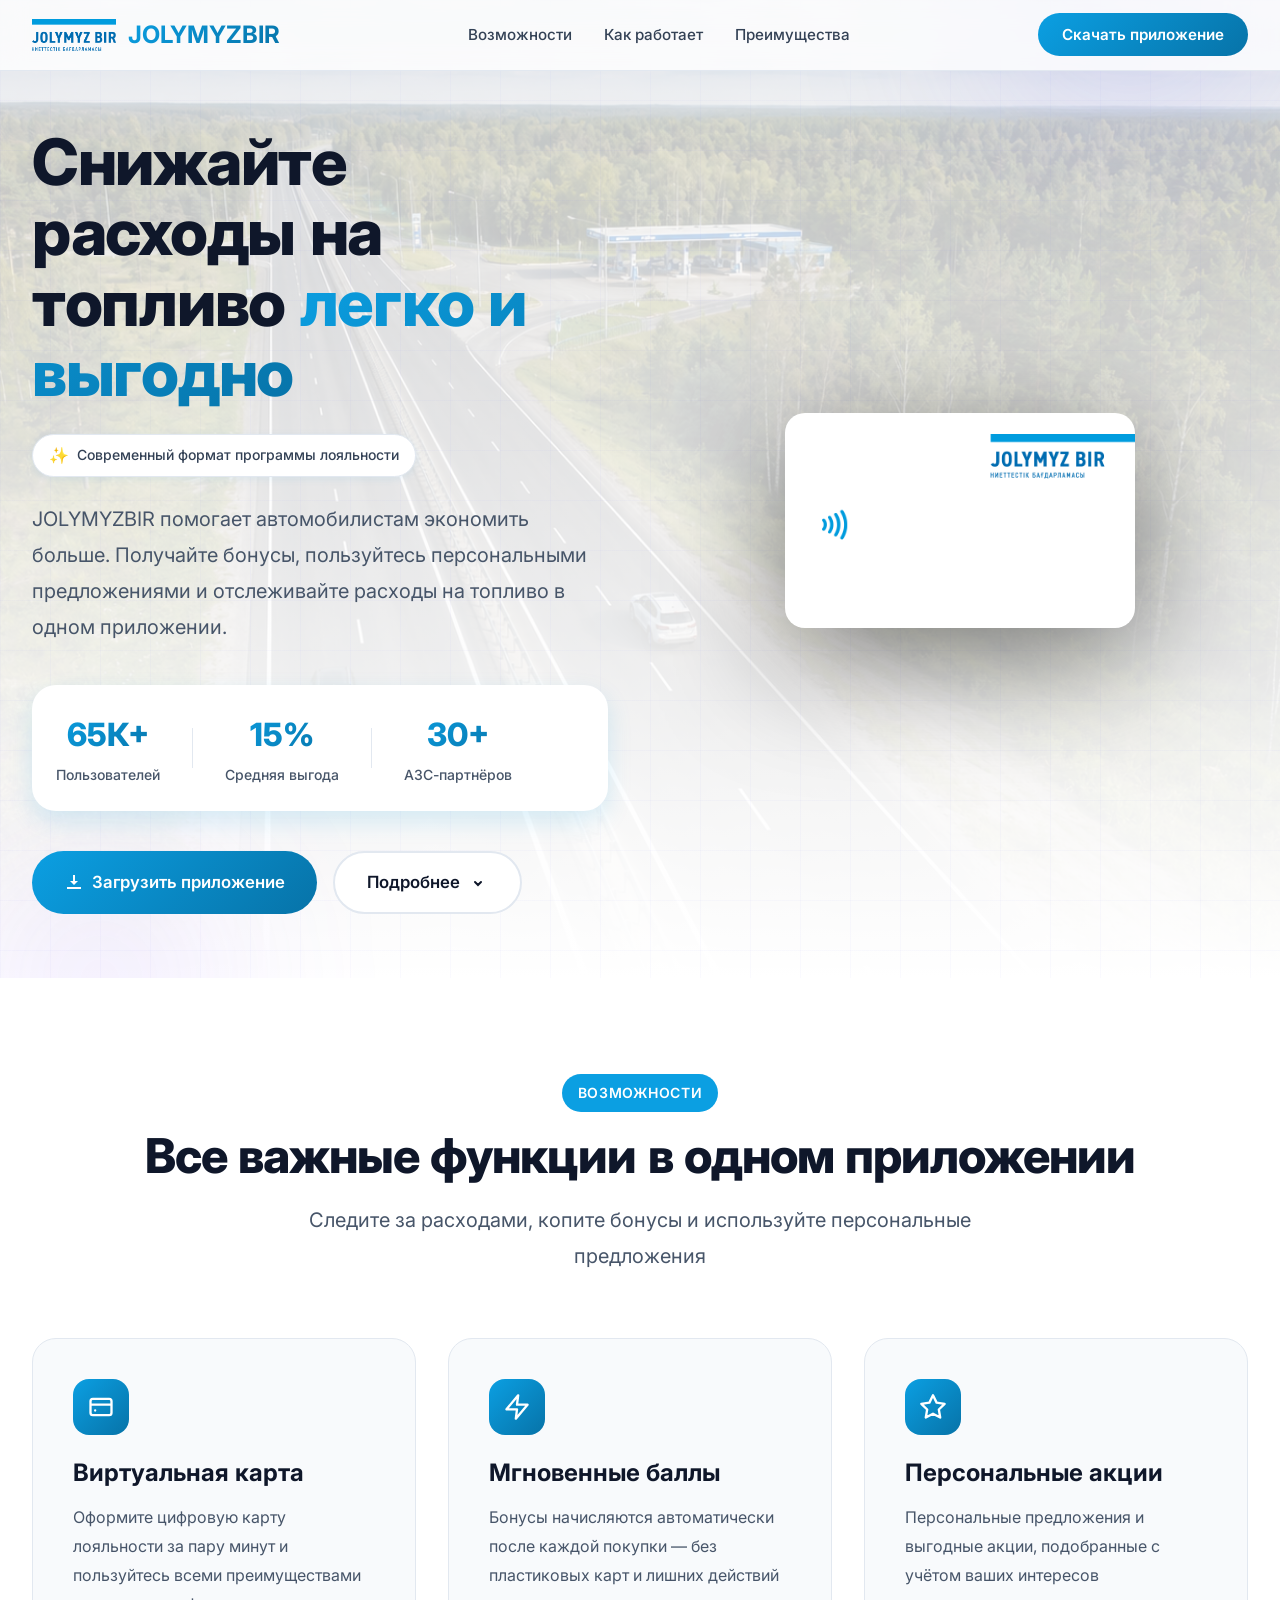
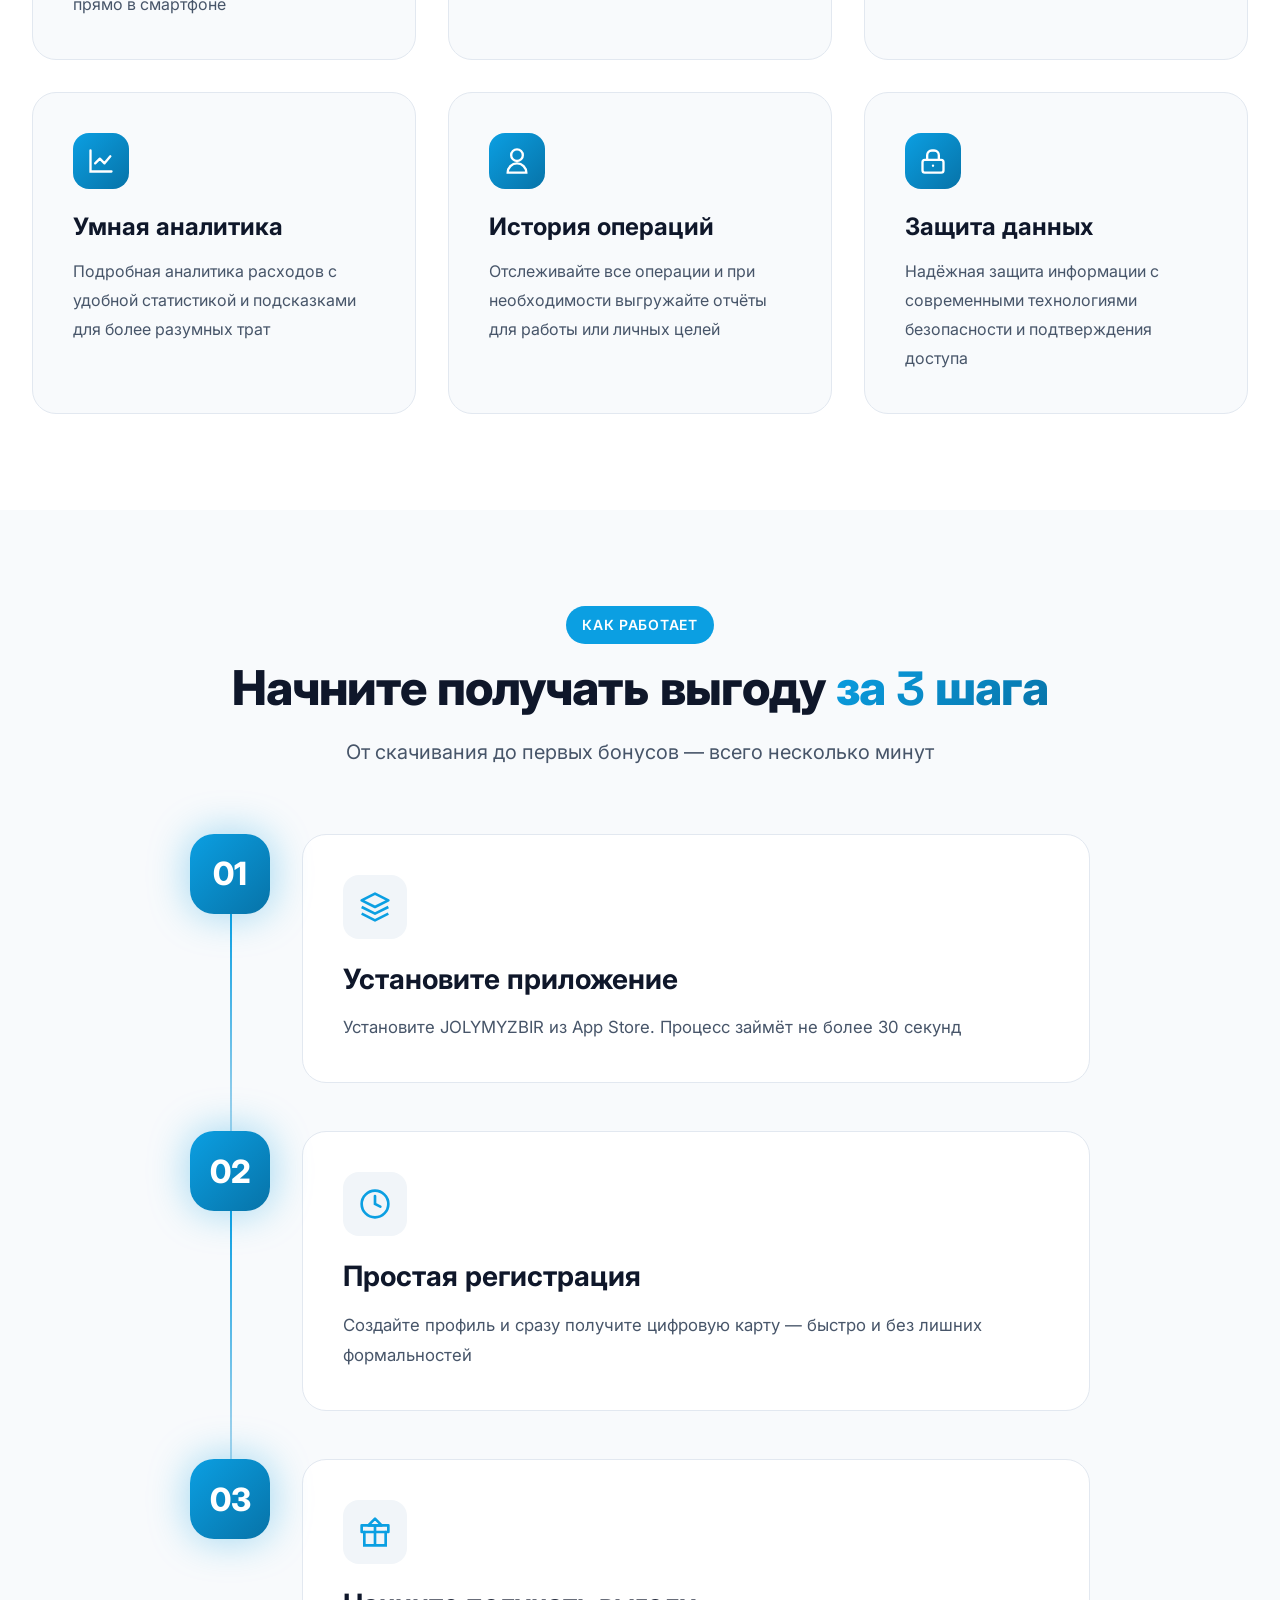
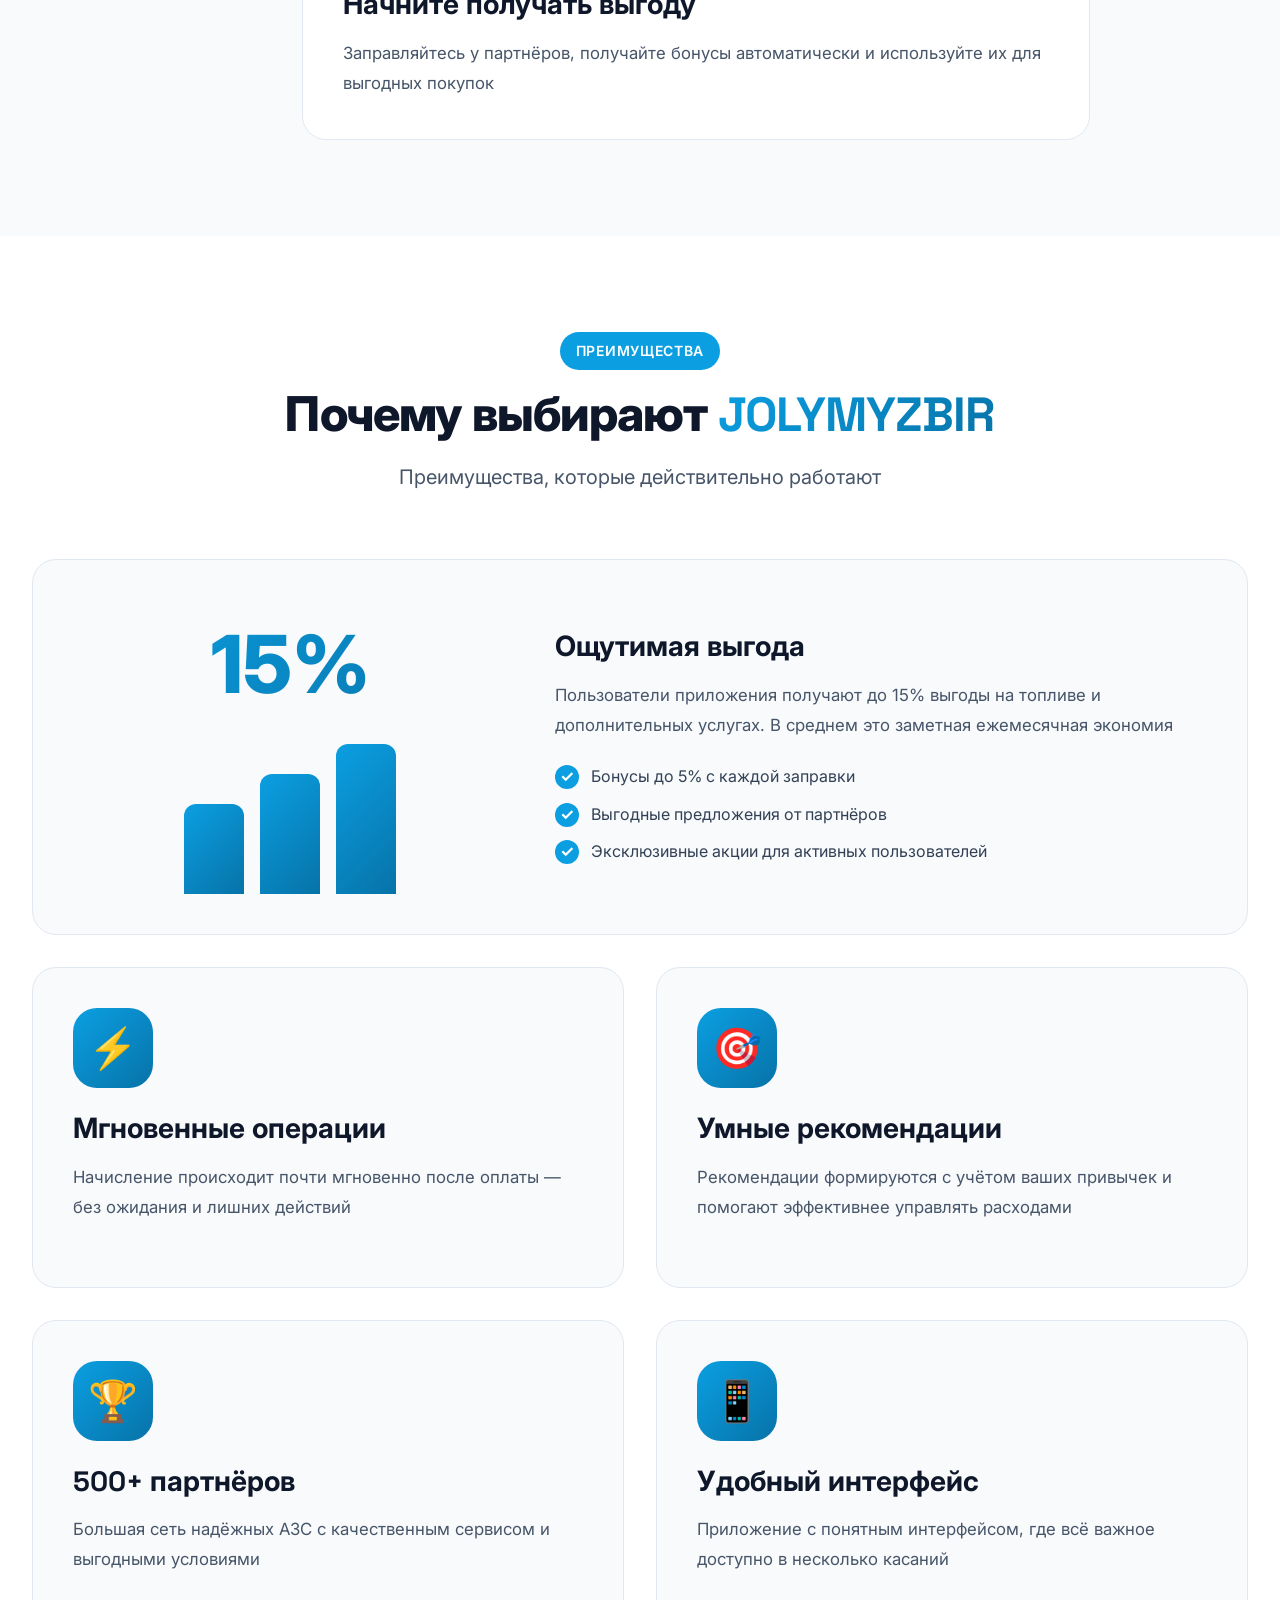
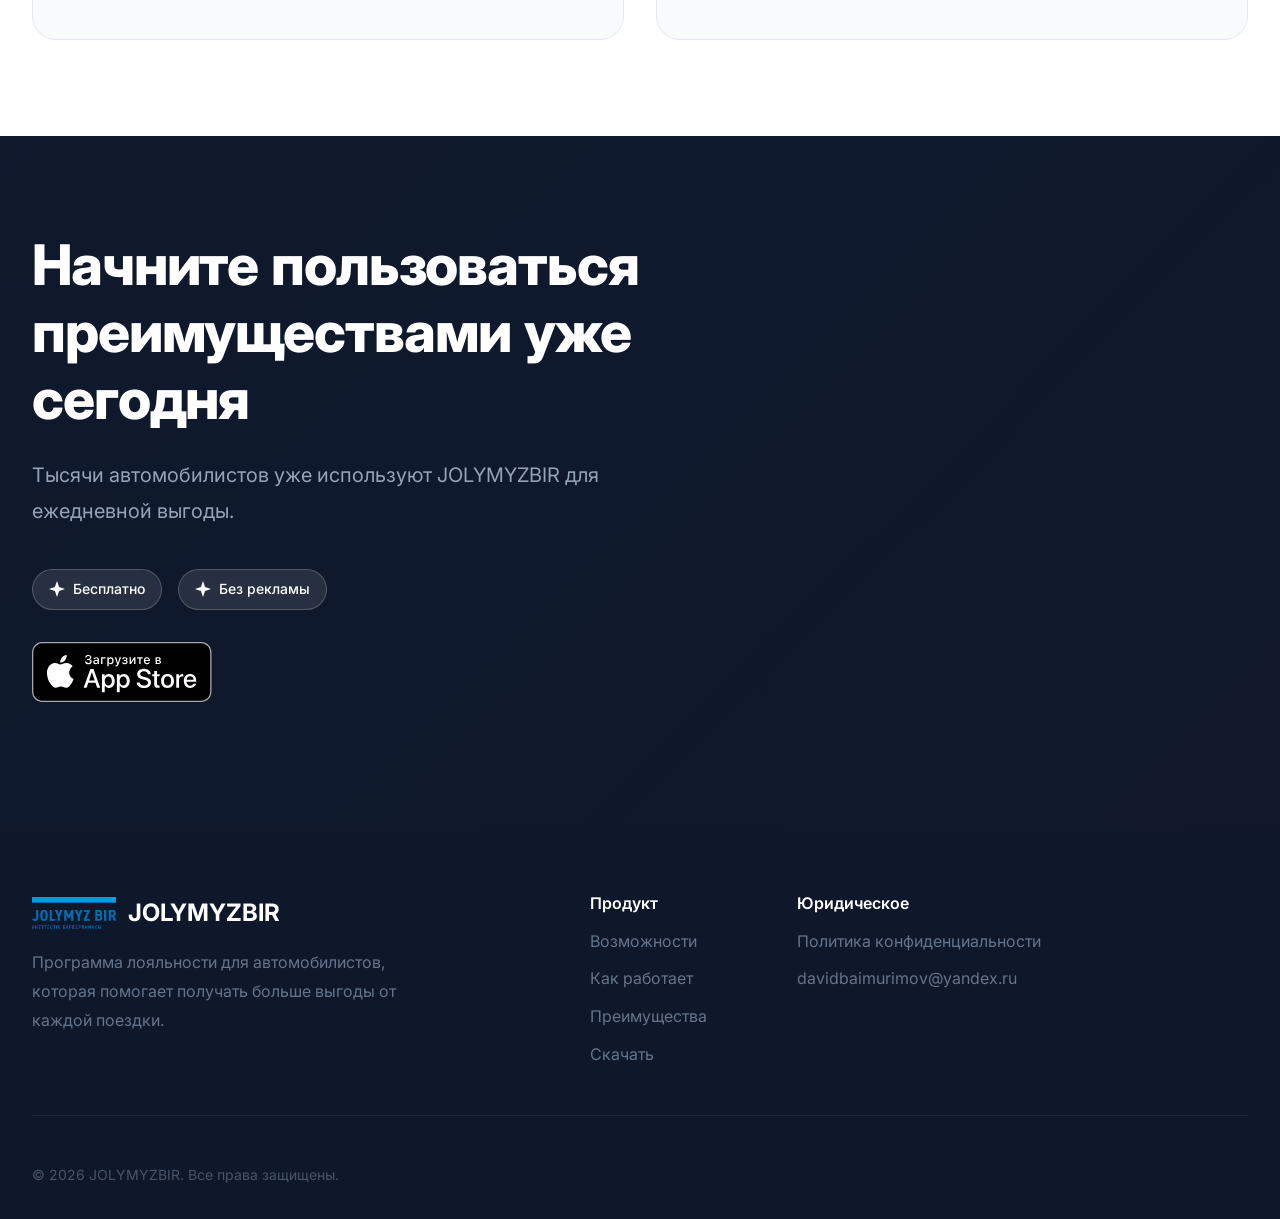
==== commit cf05f02a: "Replaced email + removed kg text" ====
--- a/index.html
+++ b/index.html
@@ -383,7 +383,7 @@
                     <h4 class="footer-heading">Юридическое</h4>
                     <ul class="footer-links">
                         <li><a href="./privacy.html">Политика конфиденциальности</a></li>
-                        <li><a href="mailto:ilmamaev@yandex.ru" title="Связаться с нами">ilmamaev@yandex.ru</a></li>
+                        <li><a href="mailto:davidbaimurimov@yandex.ru" title="Связаться с нами">davidbaimurimov@yandex.ru</a></li>
                     </ul>
                 </div>
             </div>
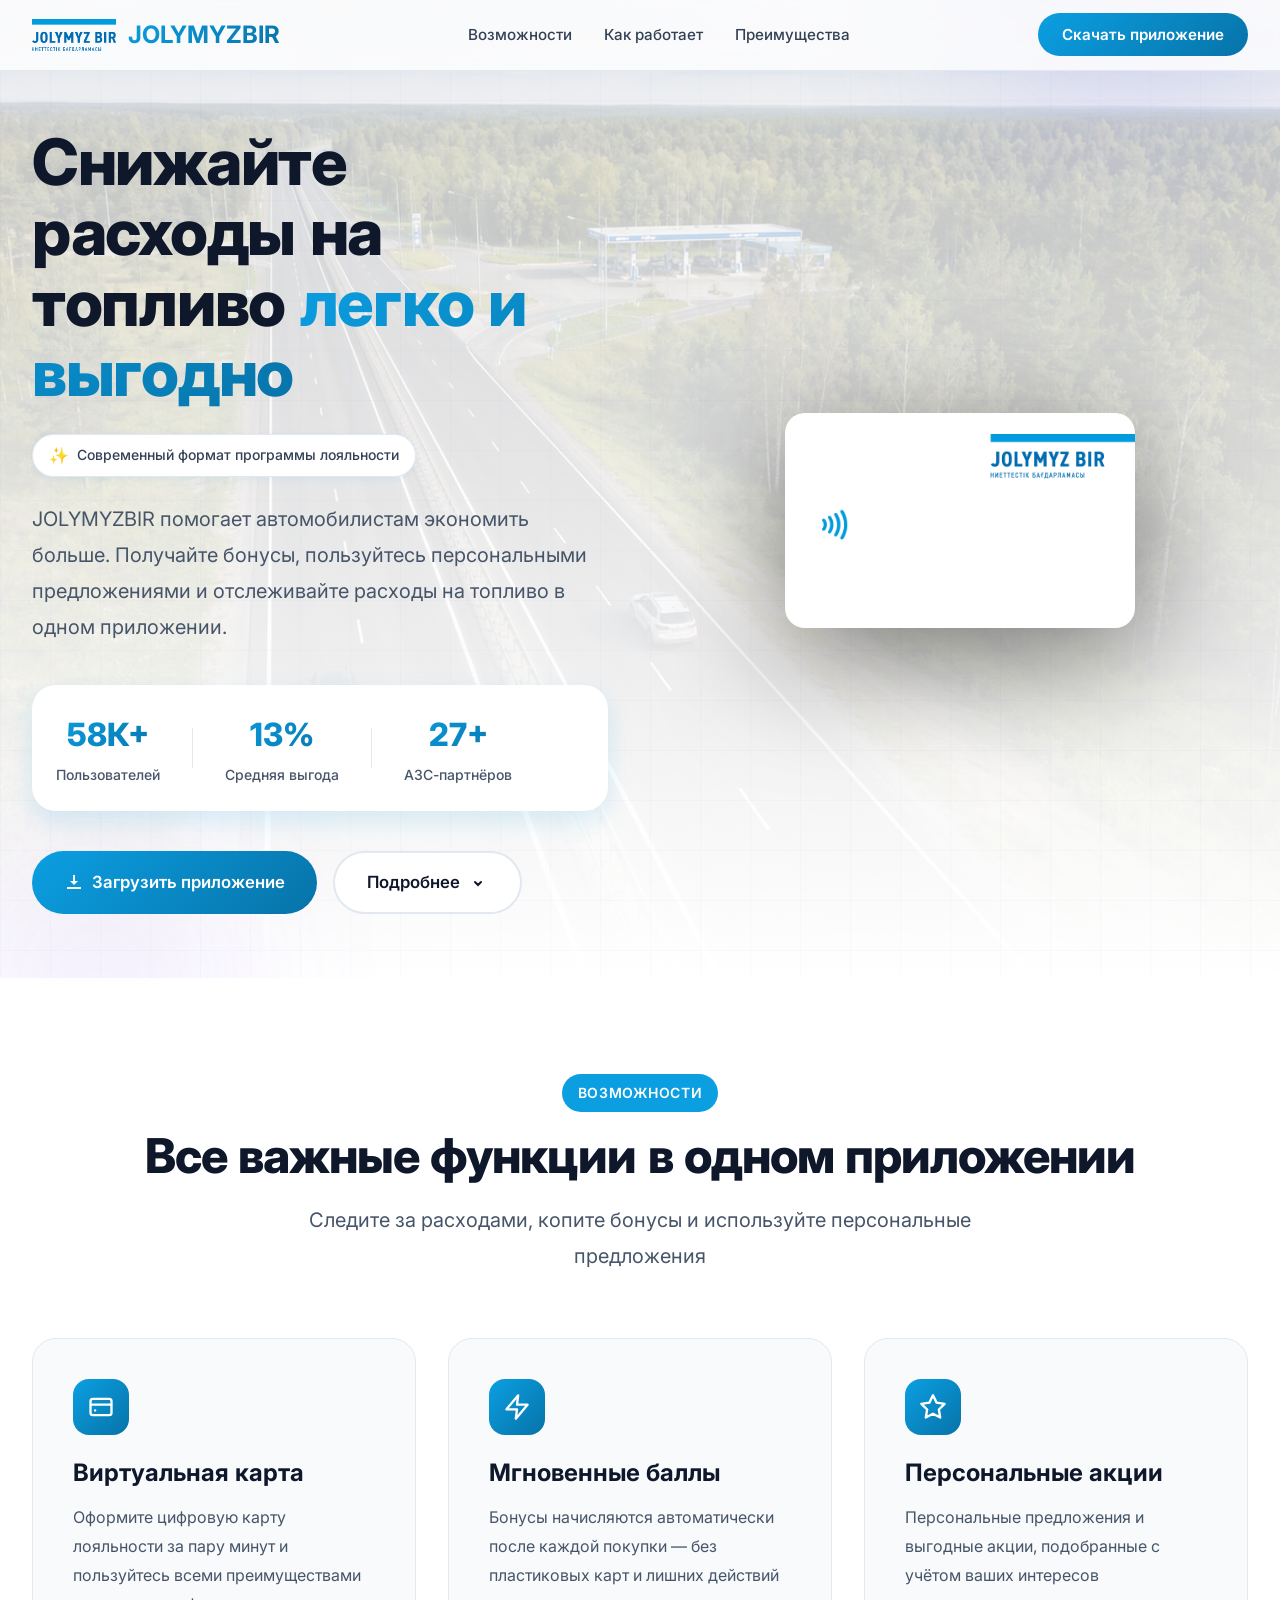
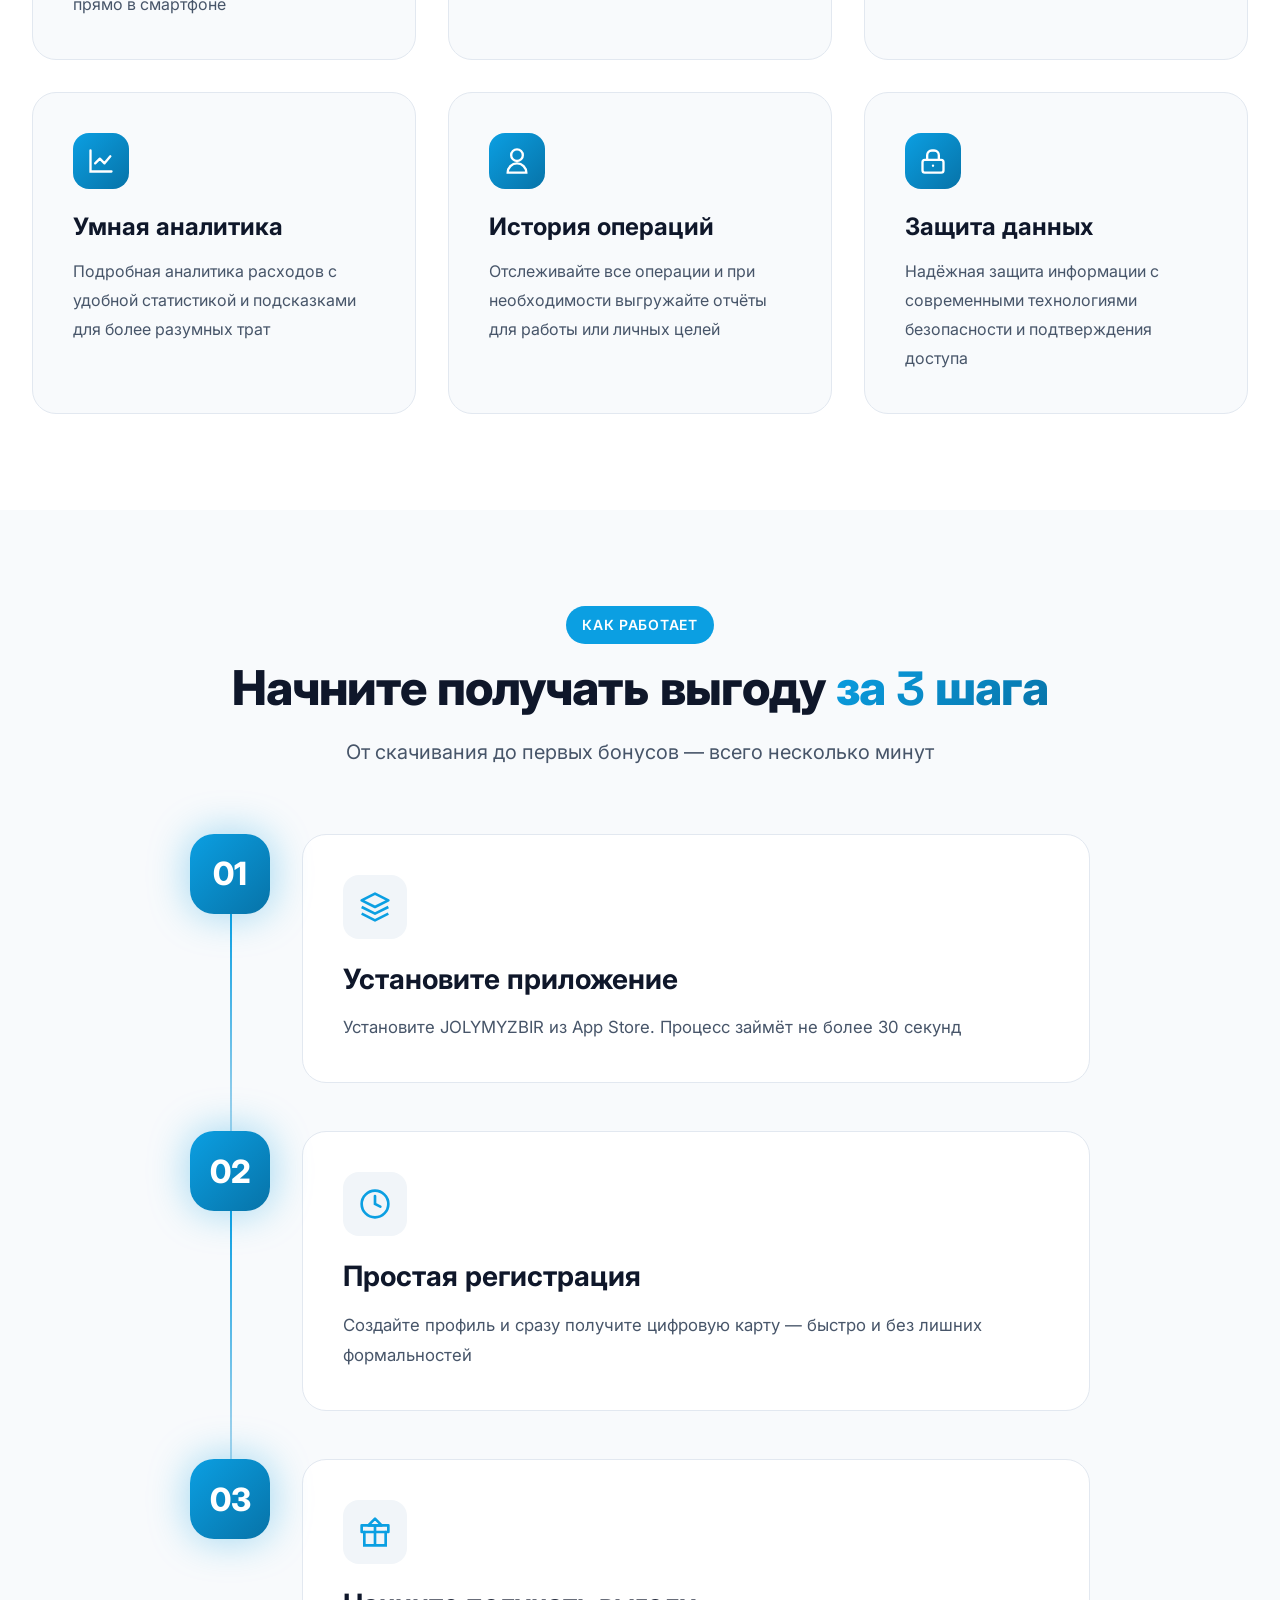
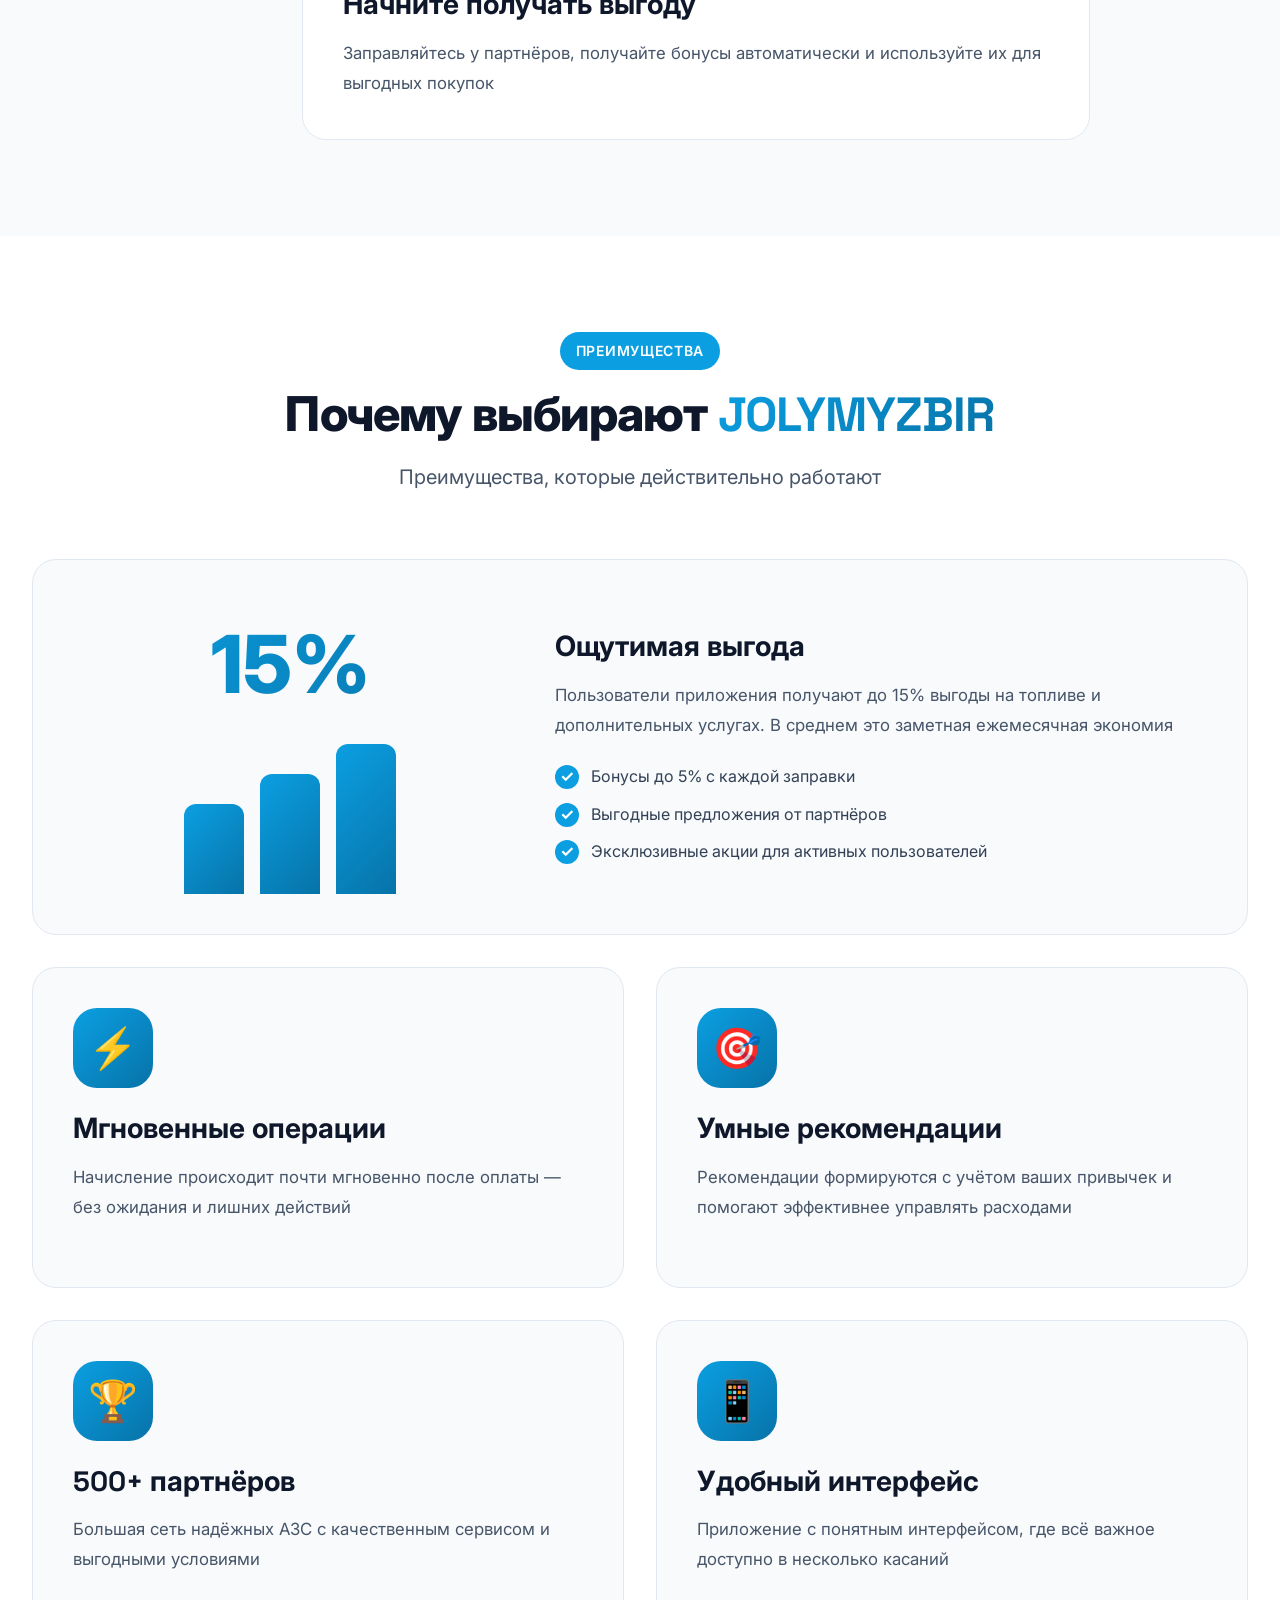
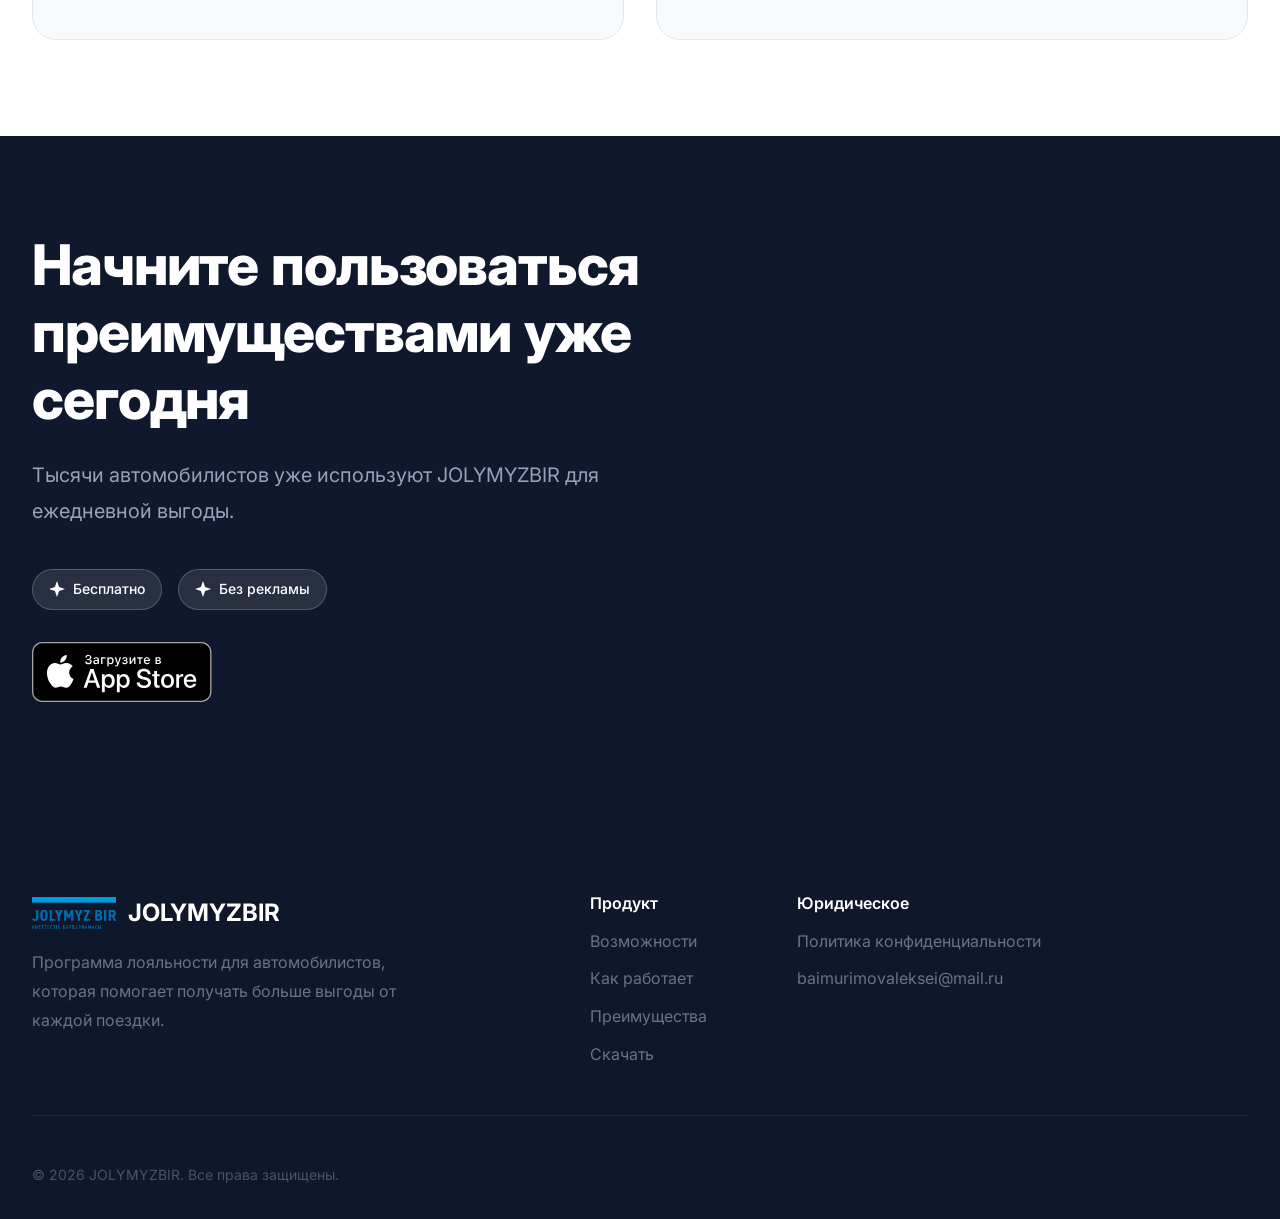
==== commit 3bb512dd: "[main] updated email; ignore .idea files" ====
--- a/index.html
+++ b/index.html
@@ -383,7 +383,7 @@
                     <h4 class="footer-heading">Юридическое</h4>
                     <ul class="footer-links">
                         <li><a href="./privacy.html">Политика конфиденциальности</a></li>
-                        <li><a href="mailto:davidbaimurimov@yandex.ru" title="Связаться с нами">davidbaimurimov@yandex.ru</a></li>
+                        <li><a href="mailto:baimurimovaleksei@mail.ru" title="Связаться с нами">baimurimovaleksei@mail.ru</a></li>
                     </ul>
                 </div>
             </div>
